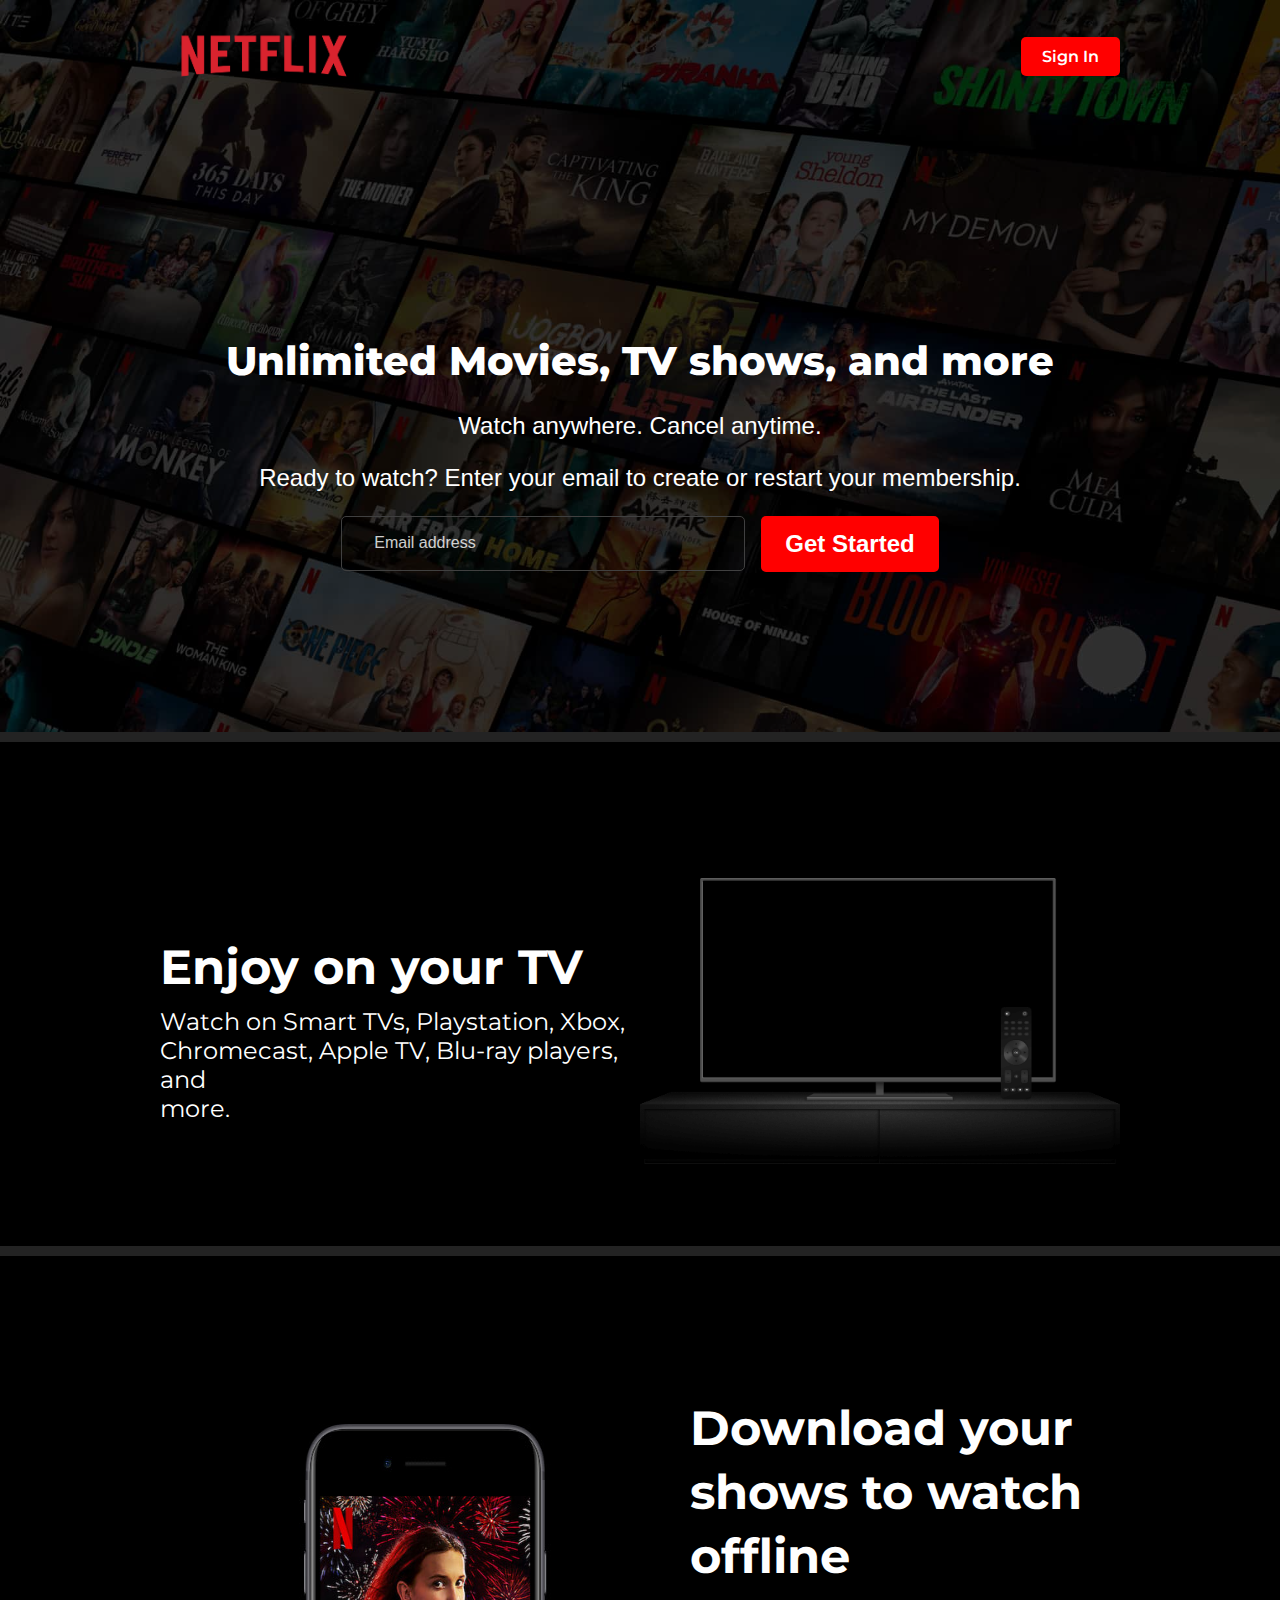
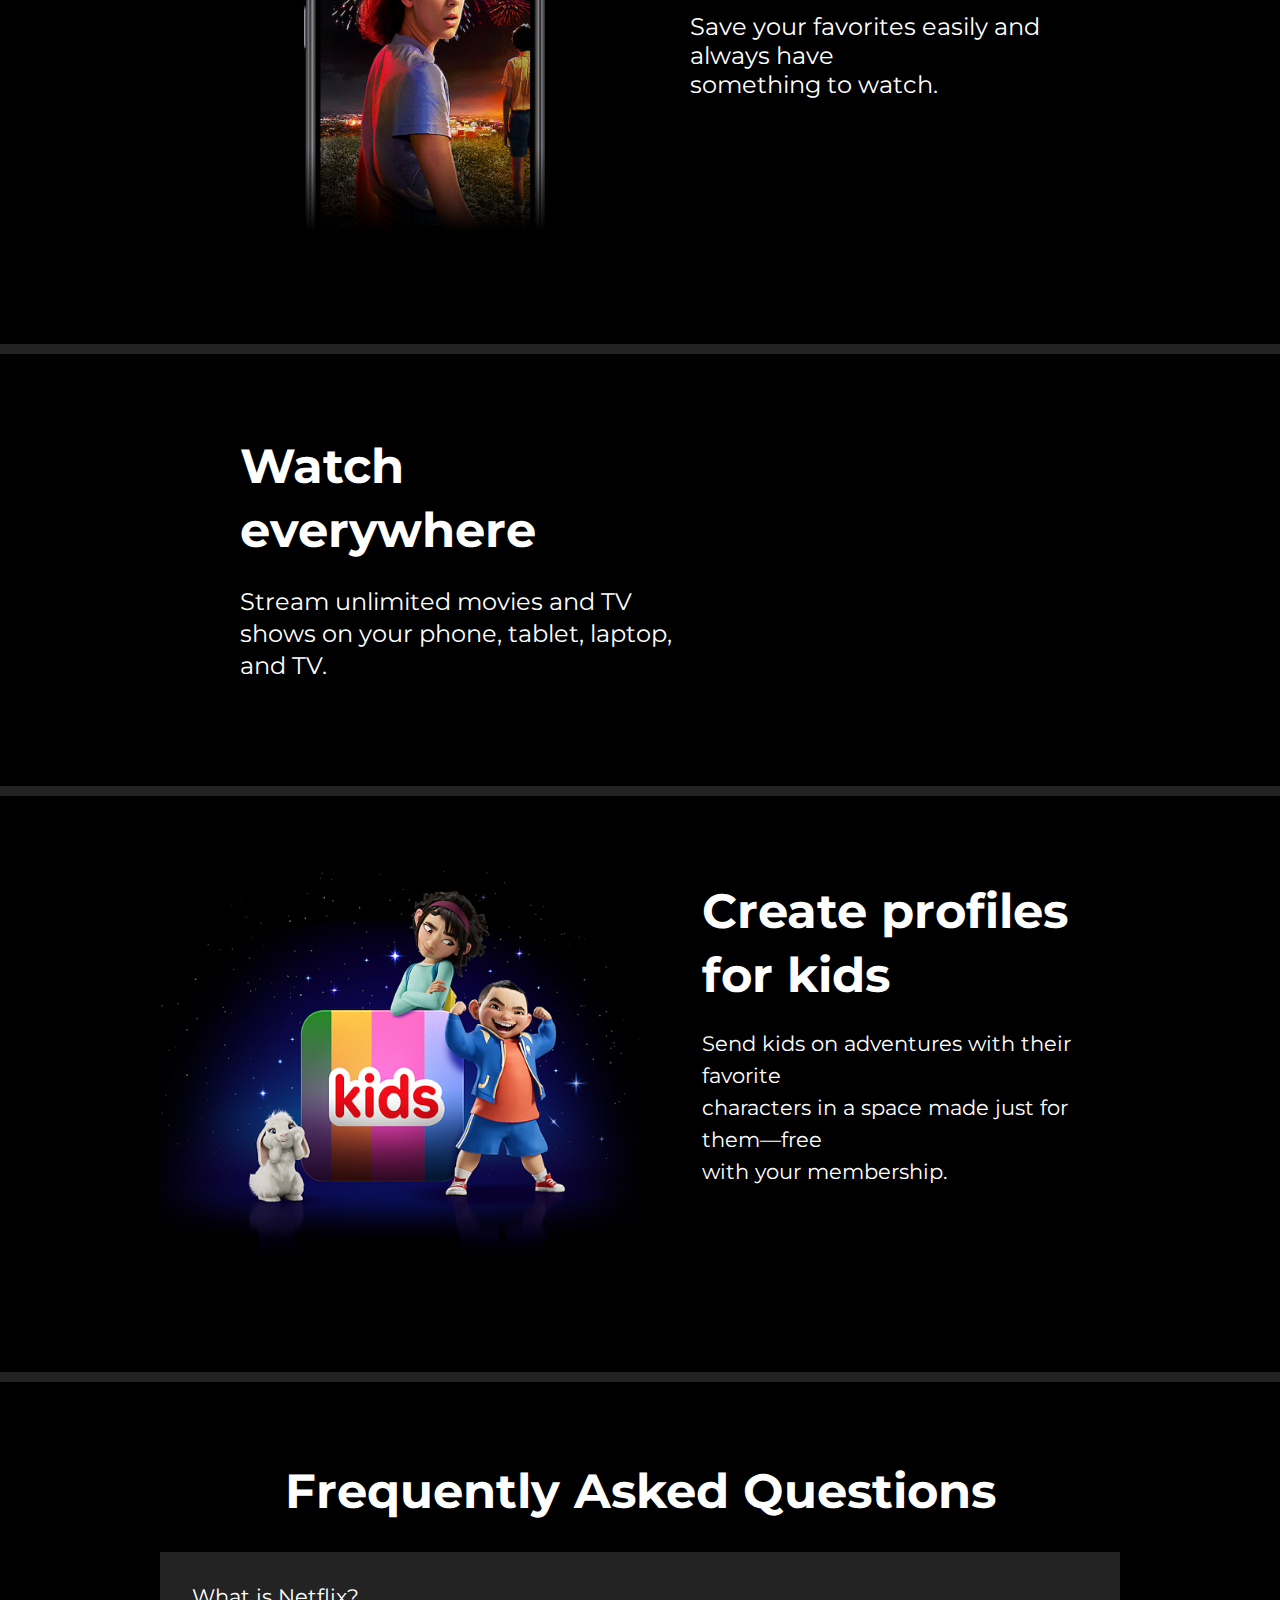
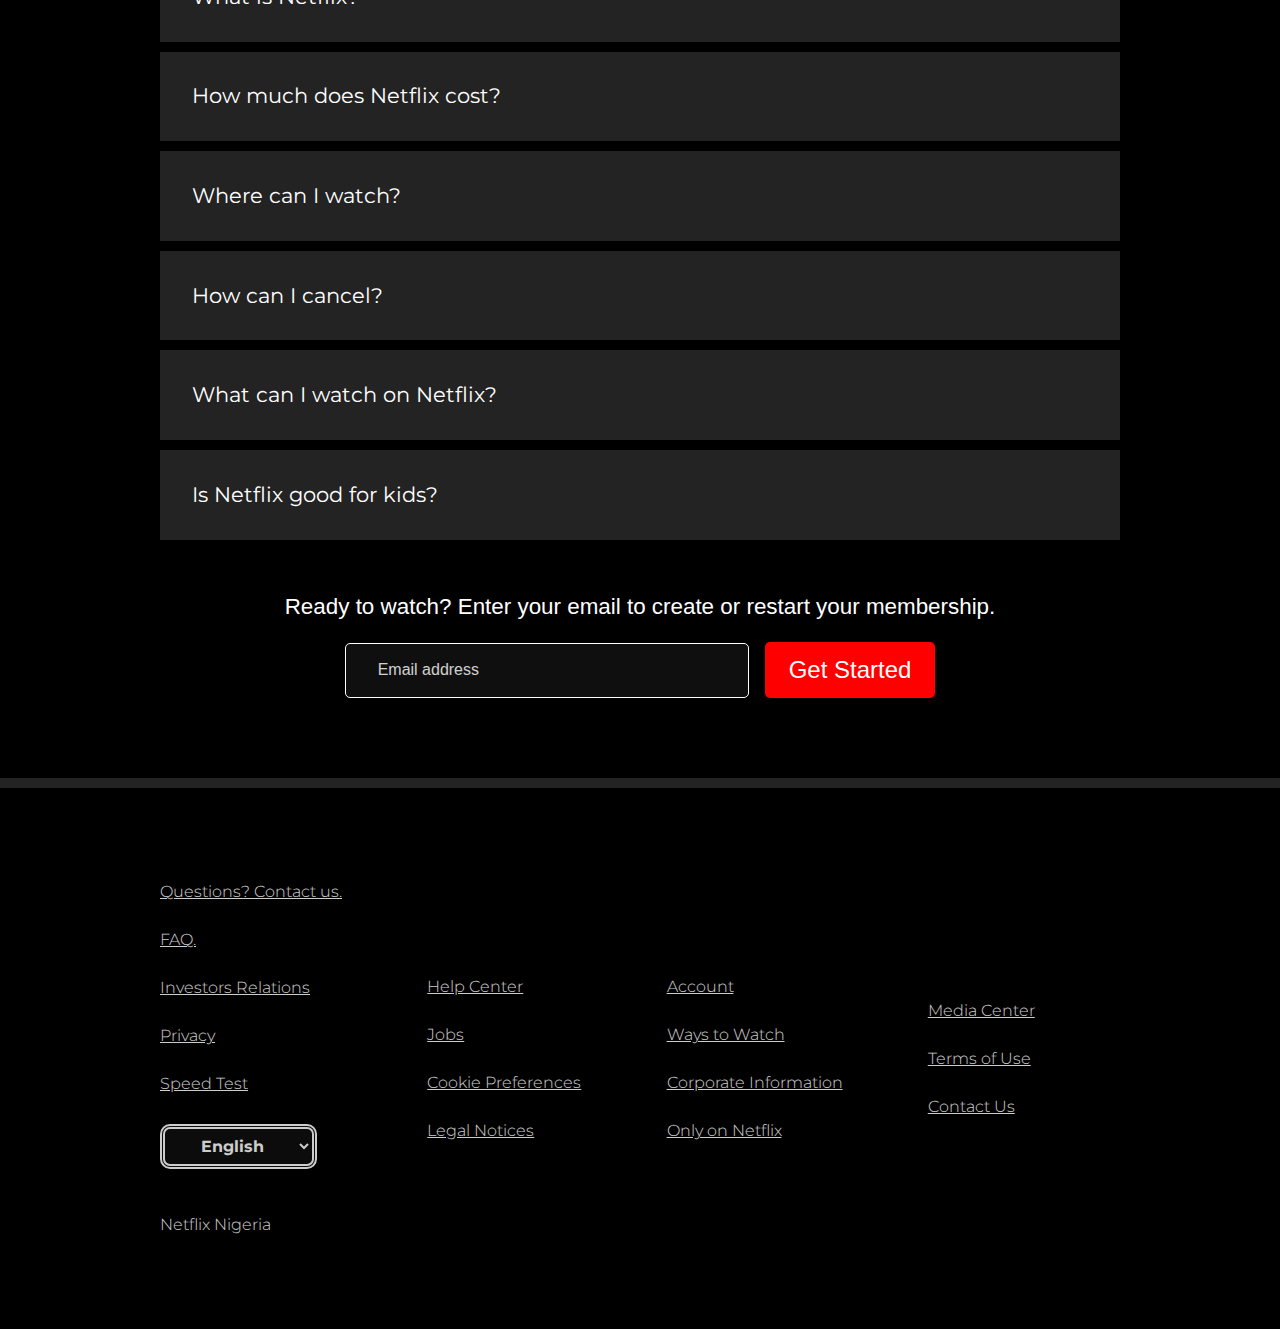
==== index.html @ ba2e25f1 "first commit" ====
<!DOCTYPE html>
<html lang="en">

<head>
    <meta charset="UTF-8">
    <meta name="viewport" content="width=device-width, initial-scale=1.0">
    <title>Netflix</title>
    <link rel="stylesheet" href="./style.css">
    <link href="https://fonts.googleapis.com/css2?family=PT+Serif:ital,wght@0,400;0,700;1,400;1,700&display=swap"
        rel="stylesheet">
    <link rel="preconnect" href="https://fonts.googleapis.com">
    <link rel="preconnect" href="https://fonts.gstatic.com" crossorigin>
    <link
        href="https://fonts.googleapis.com/css2?family=Montserrat:ital,wght@0,100..900;1,100..900&family=PT+Serif:ital,wght@0,400;0,700;1,400;1,700&display=swap"
        rel="stylesheet">
    <link rel="stylesheet" href="https://cdnjs.cloudflare.com/ajax/libs/font-awesome/6.5.1/css/all.min.css"
        integrity="sha512-DTOQO9RWCH3ppGqcWaEA1BIZOC6xxalwEsw9c2QQeAIftl+Vegovlnee1c9QX4TctnWMn13TZye+giMm8e2LwA=="
        crossorigin="anonymous" referrerpolicy="no-referrer" />
</head>
<style>
</style>

<body>
    <section>
        <div class="bg-img">
            <div class="container">
                <div class="nav-bar">
                    <img src="imgnet/Netflix_Logo_PMS.png" class="logo" />
                    <div class="button-one"><a href="sign in"  target="_blank" class="sign">Sign In</a></div>
                </div>
                <div class="section-one">
                    <h1>Unlimited Movies, TV shows, and more</h1>
                    <p>Watch anywhere. Cancel anytime.</p>
                    <p>Ready to watch? Enter your email to create or restart your membership.</p>
                    <div class="buttons">
                        <form>
                            <label for="email">
                                <input type="email" placeholder="Email address" class="email" required />
                            </label>
                        </form>
                        <div class="button-two"><a href="get started" class="get-started">Get Started <i
                                    class="fa-solid fa-chevron-right"></i></a></div>
                    </div>
                </div>
            </div>
        </div>
    </section>
    <section>
        <div class="section-three">
            <div>
                <h1>Enjoy on your TV</h1>
                <p>Watch on Smart TVs, Playstation, Xbox,<br> Chromecast, Apple TV, Blu-ray players, and<br> more.</p>
            </div>
            <img src="imgnet/tv.png" class="tv" />
        </div>
    </section>
    <section>
        <div class="section-four">
            <img src="imgnet/mobile-0819.jpg" class="tv view" />
            <div>
                <h1>Download your<br> shows to watch<br> offline</h1>
                <p>Save your favorites easily and always have<br> something to watch.</p>
            </div>
        </div>
    </section>
    <section>
        <div class="section-four two">
            <h1>Watch<br> everywhere</h1>
            <p>Stream unlimited movies and TV<br> shows on your phone, tablet, laptop,<br> and TV.</p>
        </div>
    </section>
    <section>
        <div class="section-four four">
            <img src="imgnet/AAAABejKYujIIDQciqmGJJ8BtXkYKKTi5jiqexltvN1YmvXYIfX8B9CYwooUSIzOKneblRFthZAFsYLMgKMyNfeHwk16DmEkpIIcb6A3.png"
                class="tv view kids" />
            <div>
                <h1>Create profiles for kids</h1>
                <p class="p-p">Send kids on adventures with their favorite<br> characters in a space made just for
                    them—free<br> with your membership.</p>
            </div>
        </div>
    </section>
    <section>
        <div class="section-five">
            <h1>Frequently Asked Questions</h1>
            <div class="divs">
                <p class="p-p">What is Netflix?</p>
                <i class="fa-regular fa-plus plus"></i>
            </div>
            <div class="divs">
                <p class="p-p">How much does Netflix cost?</p>
                <i class="fa-regular fa-plus plus"></i>
            </div>
            <div class="divs">
                <p class="p-p">Where can I watch?</p>
                <i class="fa-regular fa-plus plus"></i>
            </div>
            <div class="divs">
                <p class="p-p">How can I cancel?</p>
                <i class="fa-regular fa-plus plus"></i>
            </div>
            <div class="divs">
                <p class="p-p">What can I watch on Netflix?</p>
                <i class="fa-regular fa-plus plus"></i>
            </div>
            <div class="divs">
                <p class="p-p">Is Netflix good for kids?</p>
                <i class="fa-regular fa-plus plus"></i>
            </div>
            <p class="p-two">Ready to watch? Enter your email to create or restart your membership.</p>
            <div class="buttons">
                <form>
                    <label for="email">
                        <input type="email" placeholder="Email address" class="email address" />
                    </label>
                </form>
                <div class="button-two"><a href="get started" class="get-started">Get Started <i
                            class="fa-solid fa-chevron-right"></i></a></div>
            </div>
        </div>

    </section>
    <section>
        <div class="section-four last">
            <div class="div-one">
                <div> <a href="Contact us."  class="link">Questions? Contact us.</a></div>
                <div> <a href="FAQ"  class="link">FAQ.</a></div>
                <div><a href="Investors Relations"  class="link">Investors Relations</a></div>
                <div><a href="Privacy"  class="link">Privacy</a></div>
                <div> <a href="Speed Test"  class="link">Speed Test</a></div>
                <div>
                    <form>
                        <select id="language" name="English" class="select"><option value="Tetiary"><i class="fa-solid fa-language icon"></i>English</option></select>
                    </form>
                </div>
                <div><a href="Netflix Nigeria" class="link net">Netflix Nigeria</a></div>
            </div>
            <div class="div-one">
                <div></div>
                <div> <a href="Help Center"  class="link">Help Center</a></div>
                <div><a href="Jobs"  class="link">Jobs</a></div>
                <div><a href="Cookie Preferences"  class="link">Cookie Preferences</a></div>
                <div> <a href="Legal Notices"  class="link">Legal Notices</a></div>
            </div>
            <div class="div-one">
                <div></div>
                <div> <a href="Account"  class="link">Account</a></div>
                <div><a href="Ways to Watch"  class="link">Ways to Watch</a></div>
                <div><a href="Corporate Information"  class="link">Corporate Information</a></div>
                <div> <a href="Only on Netflix"  class="link">Only on Netflix</a></div>
            </div>
            <div class="div-one">
                <div></div>
                <div> <a href="Media Center"  class="link">Media Center</a></div>
                <div><a href="Terms of Use"  class="link">Terms of Use</a></div>
                <div><a href="Contact Us"  class="link">Contact Us</a></div>
                <div></div>
            </div>
            <div class="div-one">
                <div></div>
            </div>
        </div>
    </section>

</body>
<!-- <i class="fa-thin fa-plus plus"></i> -->
<!-- <i class="fa-light fa-plus plus"></i> -->

</html>
---- style.css ----
body {
    margin: 0rem;
    background-color: #232323;
}

h1 {
    font-family: "Montserrat", sans-serif;
    font-size: 2.5rem;
    color: white;
    /* text-align: center; */
    margin-top: 0px;
}

p {
    font-family: "PT serif", sans-serif;
    /* font-family: "Montserrat", sans-serif; */
    color: white;
    font-size: 1.5rem;
    font-family: "Montserrat", sans-serif;
}

/* .bg-img {
    padding: 0rem 10rem;
    margin: 0rem;
    background-image: url(imgnet/NG-en-20240226-popsignuptwoweeks-perspective_alpha_website_small.jpg);
    background-size: cover;
    background-attachment: fixed;
    background-repeat: no-repeat;
  
} */

.container {
    position: relative;
    background-image: url(imgnet/NG-en-20240226-popsignuptwoweeks-perspective_alpha_website_small.jpg);
    background-size: cover;
    background-repeat: no-repeat;
    padding: 0rem 10rem 10rem 10rem;
    margin: 0rem;
    margin-top: 0px;
    font-weight: 600;
    z-index: 1;

}

.container::before {
    content: "";
    position: absolute;
    top: 0;
    left: 0;
    width: 100%;
    height: 100%;
    background-color: rgba(0, 0, 0, 0.75);
}

.container h1 {
    position: relative;
    z-index: 1;
    color: #fff;
    font-family: "Montserrat", sans-serif;
    font-weight: 800;
}

.container p {
    position: relative;
    z-index: 1;
    color: #fff;
    font-size: 1.5rem;
    font-weight: 500;
    font-family: sans-serif;
}

.nav-bar {
    display: flex;
    justify-content: space-between;
    align-items: center;
    padding-top: 1rem;
    /* background-color: aqua; */
}

.logo {
    width: 13rem;
    height: 5rem;
    z-index: 1;
}

.button-one {
    font-family: "Montserrat", sans-serif;
    padding: 10px 1.3rem;
    background-color: red;
    border-radius: 5px;
    z-index: 1;
}

.sign {
    text-decoration: none;
    color: white;
}

.section-one {
    text-align: center;
    margin-top: 15rem;
}

.email {
    width: 23rem;
    height: 3.2rem;
    border: 0.5px solid white;
    border-radius: 5px;
    text-align: left;
    padding-left: 2rem;
    background: none;
}

::placeholder {
    color: white;
    opacity: 80%;
    font-size: 1rem;
}

.buttons {
    display: flex;
    gap: 1rem;
    align-items: center;
    justify-content: center;
}

.button-two {
    background-color: red;
    justify-content: center;
    padding: 14px 1.5rem;
    z-index: 1;
    border-radius: 5px;
}

.get-started {
    color: white;
    text-decoration: none;
    font-family: sans-serif;
    font-size: 1.5rem;
}


.section-three {
    background-color: black;
    padding: 0rem 10rem 5rem 10rem;
    display: flex;
    justify-content: space-between;
    margin-top: 10px;
}

.section-three h1 {
    margin-top: 10px;
    padding-top: 13rem;
    font-weight: 700;
    font-size: 3rem;
    line-height: 15px;
}


.tv {
    width: 480px;
    padding-top: 4rem;
}

.section-four {
    background-color: black;
    padding: 2rem 10rem 7rem 10rem;
    display: flex;
    justify-content: space-between;
    margin-top: 10px;
    align-items: center;
}

.section-four h1 {
    font-weight: 700;
    font-size: 3rem;
    line-height: 4rem;
    font-weight: 700;
    margin-bottom: 1px;
    /* padding-bottom: 0px; */
}

.view {
    width: 530px;
    height: 480px;
}

.kids {
    width: 505px;
    height: 400px;
    padding-top: 2rem;
}

.four {
    gap: 2.3rem;
}

.two {
    display: block;
    padding: 5rem 15rem;
    line-height: 2rem;
}

.p-p {
    font-size: 1.3rem;
    font-family: "Montserrat", sans-serif;
    line-height: 2rem;
}

.section-five {
    background-color: black;
    padding: 5rem 10rem;
    text-align: center;
    margin-top: 10px;
    font-family: sans-serif;
    justify-content: center;
}

.section-five h1 {
    font-size: 3rem;
}

.divs {
    background-color: #232323;
    padding: 0.5rem 2rem;
    border: 0px;
    display: flex;
    justify-content: space-between;
    align-items: center;
    margin-bottom: 10px;
}

.divs:hover {
    background-color: #414141;
}

.plus {
    color: white;
    font-size: 2.5rem;
}

.p-two {
    margin-top: 3.4rem;
    font: 1.4rem sans-serif;
}

.address {
    background: #0F0F0F;
}

.last {
    padding: 5rem 10rem;

}

.div-one {
    display: block;
    line-height: 3rem;
    font-family: "Montserrat", sans-serif;
    opacity: 80%;

}

.link {
    color: white;
    font-weight: 300;
}


.select {
    padding: 7px 2rem;
    background-color: #0F0F0F;
    color: #fff;
    border-radius: 10px;
    border: 4px solid #fff;
    border-style: double;
    border-width: 5px;
    font-size: 1rem;
    font-weight: 700;
    font-family: "Montserrat", sans-serif;
    margin-top: 1rem;
    margin-bottom: 2rem;
}

.select::before {}

.net {
    text-decoration: none;
}





/* sign in */
.bg-image {
    position: relative;
    background-image: url(imgnet/NG-en-20240226-popsignuptwoweeks-perspective_alpha_website_small.jpg);
    background-size: cover;
    background-repeat: no-repeat;
    padding: 1rem 2rem;
    margin: 0rem;
    margin-top: 0px;
    font-weight: 600;
    z-index: 1;
}

.bg-image::before {
    content: "";
    position: absolute;
    top: 0;
    left: 0;
    width: 100%;
    height: 100%;
    background-color: rgba(0, 0, 0, 0.75);
}



.section-two {
    background: transparent;
    padding: 5rem;
    background-color: black;
    opacity: 50%;
    align-items: center;
}

.bg-image h1 {
    position: relative;
    z-index: 1;
    color: #fff;
    font-family: sans-serif;
    text-align: left;
}
/* .icon {
    color: #fff;
} */
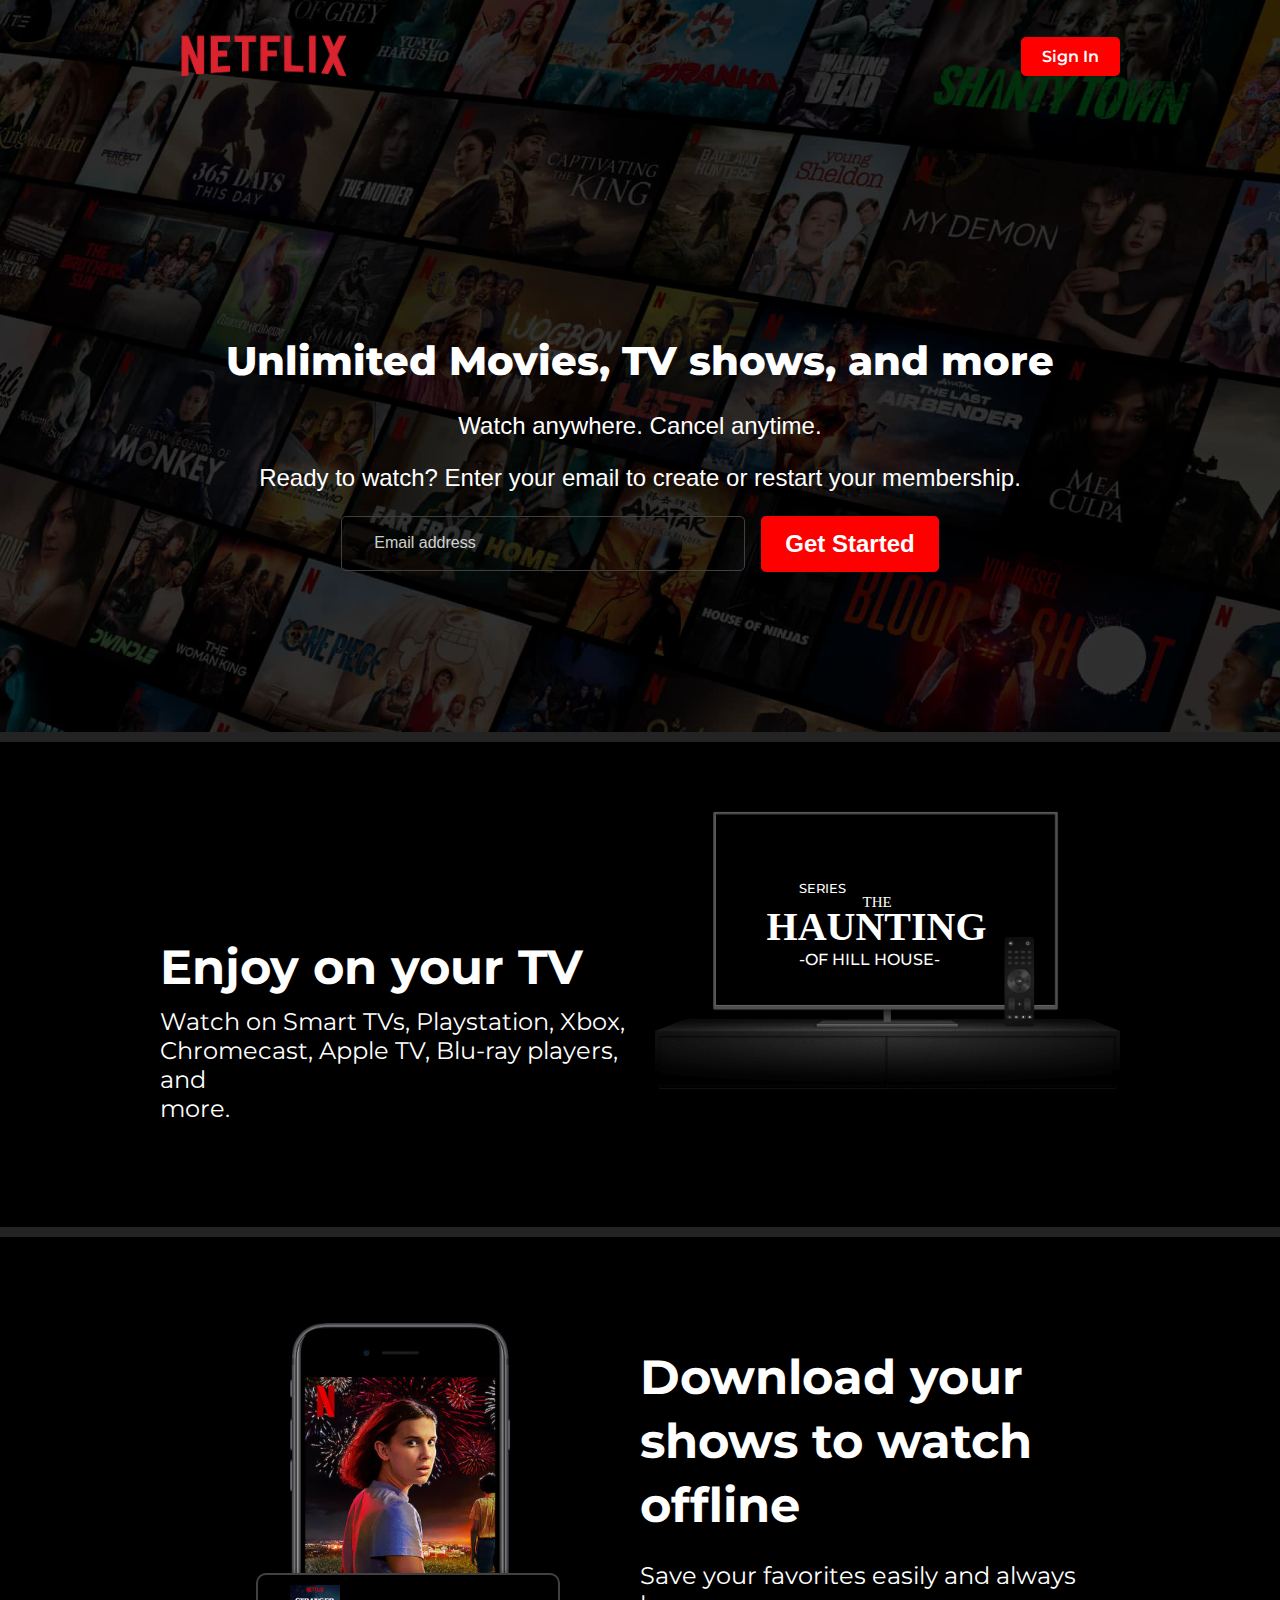
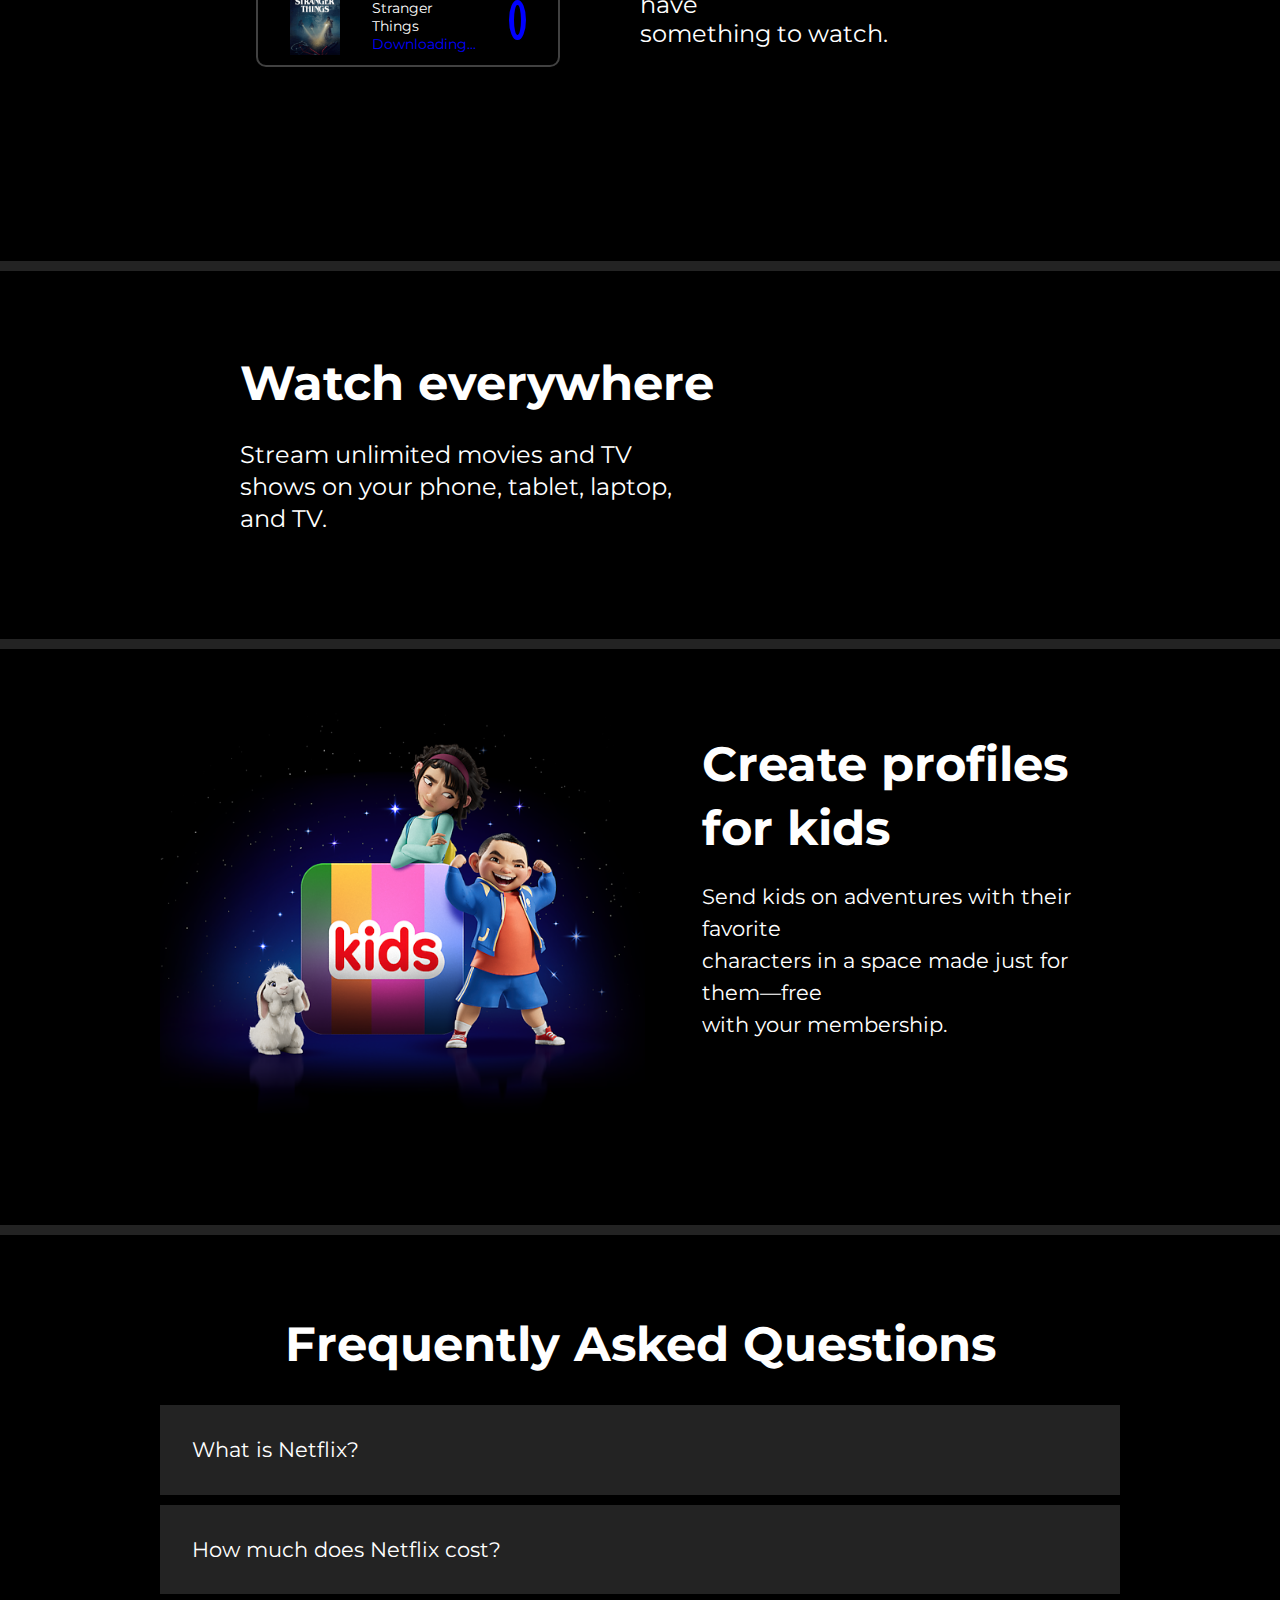
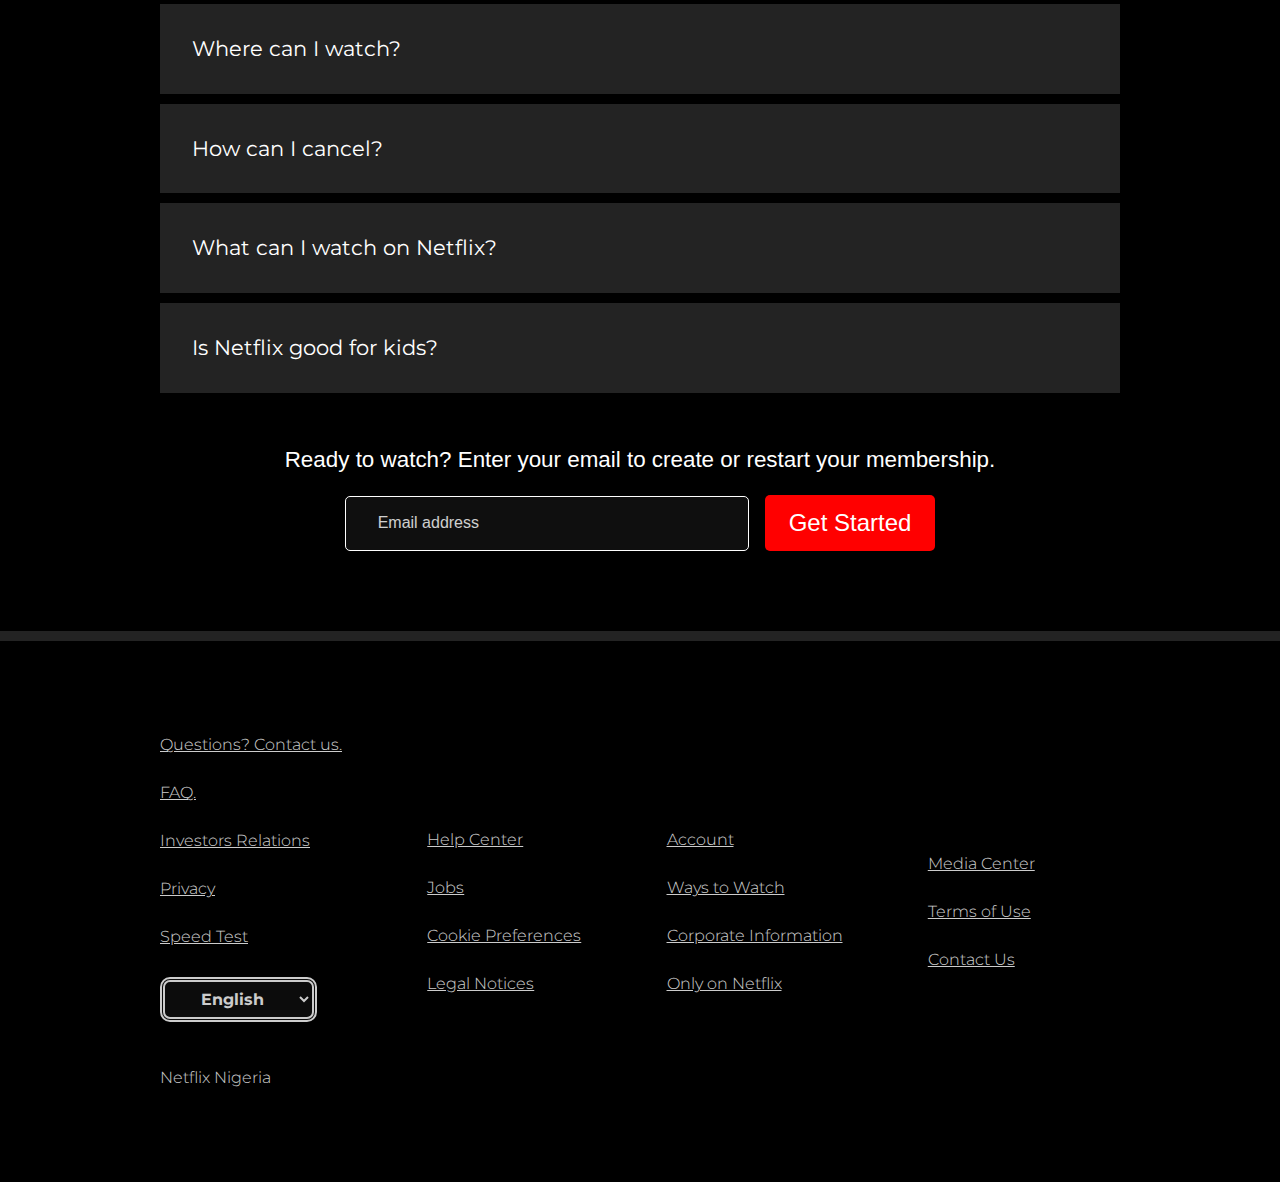
==== commit ee864d1f: "minor changes" ====
--- a/index.html
+++ b/index.html
@@ -18,6 +18,7 @@
         crossorigin="anonymous" referrerpolicy="no-referrer" />
 </head>
 <style>
+
 </style>
 
 <body>
@@ -26,7 +27,7 @@
             <div class="container">
                 <div class="nav-bar">
                     <img src="imgnet/Netflix_Logo_PMS.png" class="logo" />
-                    <div class="button-one"><a href="sign in"  target="_blank" class="sign">Sign In</a></div>
+                    <div class="button-one"><a href="sign in" target="_blank" class="sign">Sign In</a></div>
                 </div>
                 <div class="section-one">
                     <h1>Unlimited Movies, TV shows, and more</h1>
@@ -51,21 +52,33 @@
                 <h1>Enjoy on your TV</h1>
                 <p>Watch on Smart TVs, Playstation, Xbox,<br> Chromecast, Apple TV, Blu-ray players, and<br> more.</p>
             </div>
-            <img src="imgnet/tv.png" class="tv" />
+            <div class="tv-bg">
+                <i class="fa-solid fa-n"></i>
+                <p class="p-span">SERIES</p>
+                <span>THE</span>
+                <h2>HAUNTING </h2>
+                <p>-OF HILL HOUSE-</p>
+            </div>
+            <!-- <img src="imgnet/tv.png" class="tv" /> -->
         </div>
     </section>
     <section>
         <div class="section-four">
-            <img src="imgnet/mobile-0819.jpg" class="tv view" />
+            <div class="tv-view">
+                <div class="cont-net"><img src="imgnet/boxshot.png" alt="" />
+                    <p>Stranger Things <br> <span>Downloading...</span></p>
+                    <div class="spinner"></div>
+                </div>
+            </div>
             <div>
-                <h1>Download your<br> shows to watch<br> offline</h1>
-                <p>Save your favorites easily and always have<br> something to watch.</p>
+                <h1 class="h-six">Download your<br> shows to watch<br> offline</h1>
+                <p class="p-six">Save your favorites easily and always have<br> something to watch.</p>
             </div>
         </div>
     </section>
     <section>
         <div class="section-four two">
-            <h1>Watch<br> everywhere</h1>
+            <h1>Watch everywhere</h1>
             <p>Stream unlimited movies and TV<br> shows on your phone, tablet, laptop,<br> and TV.</p>
         </div>
     </section>
@@ -123,37 +136,39 @@
     <section>
         <div class="section-four last">
             <div class="div-one">
-                <div> <a href="Contact us."  class="link">Questions? Contact us.</a></div>
-                <div> <a href="FAQ"  class="link">FAQ.</a></div>
-                <div><a href="Investors Relations"  class="link">Investors Relations</a></div>
-                <div><a href="Privacy"  class="link">Privacy</a></div>
-                <div> <a href="Speed Test"  class="link">Speed Test</a></div>
+                <div> <a href="Contact us." class="link">Questions? Contact us.</a></div>
+                <div> <a href="FAQ" class="link">FAQ.</a></div>
+                <div><a href="Investors Relations" class="link">Investors Relations</a></div>
+                <div><a href="Privacy" class="link">Privacy</a></div>
+                <div> <a href="Speed Test" class="link">Speed Test</a></div>
                 <div>
                     <form>
-                        <select id="language" name="English" class="select"><option value="Tetiary"><i class="fa-solid fa-language icon"></i>English</option></select>
+                        <select id="language" name="English" class="select">
+                            <option value="Tetiary"><i class="fa-solid fa-language icon"></i>English</option>
+                        </select>
                     </form>
                 </div>
                 <div><a href="Netflix Nigeria" class="link net">Netflix Nigeria</a></div>
             </div>
             <div class="div-one">
                 <div></div>
-                <div> <a href="Help Center"  class="link">Help Center</a></div>
-                <div><a href="Jobs"  class="link">Jobs</a></div>
-                <div><a href="Cookie Preferences"  class="link">Cookie Preferences</a></div>
-                <div> <a href="Legal Notices"  class="link">Legal Notices</a></div>
+                <div> <a href="Help Center" class="link">Help Center</a></div>
+                <div><a href="Jobs" class="link">Jobs</a></div>
+                <div><a href="Cookie Preferences" class="link">Cookie Preferences</a></div>
+                <div> <a href="Legal Notices" class="link">Legal Notices</a></div>
             </div>
             <div class="div-one">
                 <div></div>
-                <div> <a href="Account"  class="link">Account</a></div>
-                <div><a href="Ways to Watch"  class="link">Ways to Watch</a></div>
-                <div><a href="Corporate Information"  class="link">Corporate Information</a></div>
-                <div> <a href="Only on Netflix"  class="link">Only on Netflix</a></div>
+                <div> <a href="Account" class="link">Account</a></div>
+                <div><a href="Ways to Watch" class="link">Ways to Watch</a></div>
+                <div><a href="Corporate Information" class="link">Corporate Information</a></div>
+                <div> <a href="Only on Netflix" class="link">Only on Netflix</a></div>
             </div>
             <div class="div-one">
                 <div></div>
-                <div> <a href="Media Center"  class="link">Media Center</a></div>
-                <div><a href="Terms of Use"  class="link">Terms of Use</a></div>
-                <div><a href="Contact Us"  class="link">Contact Us</a></div>
+                <div> <a href="Media Center" class="link">Media Center</a></div>
+                <div><a href="Terms of Use" class="link">Terms of Use</a></div>
+                <div><a href="Contact Us" class="link">Contact Us</a></div>
                 <div></div>
             </div>
             <div class="div-one">
--- a/style.css
+++ b/style.css
@@ -19,15 +19,6 @@
     font-family: "Montserrat", sans-serif;
 }
 
-/* .bg-img {
-    padding: 0rem 10rem;
-    margin: 0rem;
-    background-image: url(imgnet/NG-en-20240226-popsignuptwoweeks-perspective_alpha_website_small.jpg);
-    background-size: cover;
-    background-attachment: fixed;
-    background-repeat: no-repeat;
-  
-} */
 
 .container {
     position: relative;
@@ -156,11 +147,66 @@
     line-height: 15px;
 }
 
-
-.tv {
+.tv-bg {
+    background-image: url(imgnet/tv.png);
+    position: relative;
+    width: 480px;
+    background-size: contain;
+    background-repeat: no-repeat;
+    /* background-color: rgba(189, 231, 248, 0.8); */
+
+}
+
+.tv-bg i {
+    color: red;
+    position: absolute;
+    top: 8rem;
+    left: 7rem;
+    font-size: 2rem;
+    font-weight: 700;
+}
+
+.p-span {
+    font-size: 10px;
+    color: #fff;
+    position: absolute;
+    top: 7.8rem !important;
+    left: 9rem !important;
+    font-size: 13px !important;
+
+}
+
+
+.tv-bg span {
+    color: #fff;
+    position: absolute;
+    top: 9.5rem;
+    left: 13rem;
+    font-size: 15px;
+    font-weight: 500;
+}
+
+.tv-bg h2 {
+    color: #fff;
+    position: absolute;
+    top: 8rem;
+    left: 7rem;
+    font-size: 2.5rem;
+}
+
+.tv-bg p {
+    color: #fff;
+    position: absolute;
+    top: 12rem;
+    left: 9rem;
+    font-size: 1rem;
+    font-weight: 500;
+}
+
+/* .tv {
     width: 480px;
     padding-top: 4rem;
-}
+} */
 
 .section-four {
     background-color: black;
@@ -178,6 +224,62 @@
     font-weight: 700;
     margin-bottom: 1px;
     /* padding-bottom: 0px; */
+}
+
+
+.tv-view {
+    background-image: url(imgnet/mobile-0819.jpg);
+    position: relative;
+    width: 500px;
+    height: 480px;
+    background-size: contain;
+    background-repeat: no-repeat;
+}
+
+.cont-net {
+    display: flex;
+    gap: 2rem;
+    height: 70px;
+    max-width: 700px !important;
+    background-color: black;
+    position: absolute;
+    z-index: 1;
+    top: 19rem;
+    border-radius: 10px;
+    left: 6rem;
+    padding: 10px 2rem;
+    border: 2px solid #414141;
+}
+
+.cont-net p {
+    font-size: 14px;
+}
+
+.spinner {
+    margin: auto;
+    width: 3%;
+    height: 30px;
+    border: 5px solid blue;
+    text-align: center;
+    border-radius: 50%;
+    font-size: 10px;
+    animation: spin 1s linear infinite;
+}
+
+@keyframes spin {
+    from {
+        transform: rotate(0deg);
+    }
+
+    to {
+        transform: rotate(360deg);
+    }
+}
+
+
+.cont-net span {
+    color: blue;
+    font-size: 14px;
 }
 
 .view {
@@ -332,6 +434,859 @@
     font-family: sans-serif;
     text-align: left;
 }
-/* .icon {
-    color: #fff;
-} */+
+
+
+@media (max-width: 575.98px) {
+    body {
+        overflow-x: hidden;
+    }
+
+    .container {
+        padding: 0rem 3rem 3rem 3rem;
+
+    }
+
+    .logo {
+        width: 7rem;
+        height: 4rem;
+    }
+
+    .container h1 {
+        font-size: 6.3vw;
+        font-weight: 600 !important;
+        color: white;
+        /* text-align: center; */
+    }
+
+    .container p {
+        text-align: center;
+        font-size: 4.5vw !important;
+        font-weight: 100 !important;
+    }
+
+    .button-one {
+        padding: 10px 1rem;
+        border-radius: 3px;
+    }
+
+    .section-one {
+        margin-top: 10vh;
+    }
+
+    .email {
+        width: 60vw;
+        height: 5vh;
+        border-radius: 3px;
+        padding-left: 3vw;
+    }
+
+    ::placeholder {
+        font-size: 3vw;
+    }
+
+    .buttons {
+        display: flex;
+        flex-direction: column;
+        gap: 1rem;
+        align-items: center;
+        justify-content: center;
+    }
+
+    .button-two {
+        padding: 7px 10px;
+        z-index: 1;
+        border-radius: 3px;
+    }
+
+    .get-started {
+        font-size: 4vw;
+    }
+
+
+    .section-three {
+        padding: 0rem 0rem 3rem 0rem;
+        align-items: center !important;
+        display: flex;
+        flex-direction: column;
+        margin-top: 10px;
+        text-align: center;
+        /* position: relative; */
+    }
+
+    .section-three h1 {
+        margin-top: 0px;
+        padding-top: 10vh;
+        font-weight: 600;
+        font-size: 5vw;
+        height: 2vh;
+    }
+
+    .section-three p {
+        font-size: 2.5vw;
+        line-height: 2vh;
+    }
+
+    .tv-bg {
+        position: relative !important;
+        width: 200px !important;
+        height: 150px;
+        background-size: cover;
+        background-repeat: no-repeat;
+        /* background-color: rgba(189, 231, 248, 0.8); */
+
+    }
+
+    .tv-bg i {
+        color: red;
+        position: absolute;
+        top: 3rem;
+        left: 3rem;
+        font-size: 1rem;
+        font-weight: 400;
+    }
+
+    .p-span {
+        font-size: 3vw;
+        color: #fff;
+        position: absolute;
+        top: 2.5rem !important;
+        left: 4rem !important;
+        font-size: 2vw !important;
+
+    }
+
+
+    .tv-bg span {
+        color: #fff;
+        position: absolute;
+        top: 4rem;
+        left: 5rem;
+        font-size: 2vw;
+        font-weight: 500;
+    }
+
+    .tv-bg h2 {
+        color: #fff;
+        position: absolute;
+        top: 4rem;
+        left: 3rem;
+        font-size: 3vw;
+    }
+
+    .tv-bg p {
+        color: #fff;
+        position: absolute;
+        top: 5rem;
+        left: 4rem;
+        font-size: 2vw;
+        font-weight: 500;
+    }
+
+
+    .section-four {
+        padding: 2rem 0rem 3rem 0rem;
+        display: flex;
+        flex-direction: column-reverse;
+        justify-content: space-between;
+        margin-top: 10px;
+        align-items: center;
+
+    }
+
+    .tv-view {
+        background-image: url(imgnet/mobile-0819.jpg);
+        position: relative;
+        width: 500px;
+        height: 350px;
+        background-size: contain;
+        background-repeat: no-repeat;
+        padding-top: 5rem;
+    }
+
+    .cont-net {
+        display: flex;
+        gap: 2rem;
+        height: 70px;
+        max-width: 700px !important;
+        background-color: black;
+        position: absolute;
+        z-index: 1;
+        top: 19rem;
+        border-radius: 10px;
+        left: 6rem;
+        padding: 10px 2rem;
+        border: 2px solid #414141;
+    }
+
+    /* .cont-net p {
+    font-size: 4vw !important;
+} */
+    .p-six {
+        text-align: center !important;
+        font-size: 2.3vw !important;
+        padding-bottom: 2rem !important;
+
+    }
+
+    .h-six {
+        text-align: center !important;
+        font-weight: 500 !important;
+        font-size: 6vw !important;
+        line-height: 4vh !important;
+        margin-bottom: 1px;
+        padding-top: 2rem !important;
+    }
+
+
+    .kids {
+        width: 300px;
+        height: 250px;
+        padding-top: 2rem;
+    }
+
+    .four {
+        gap: 2.3rem;
+    }
+
+    .four h1 {
+        text-align: center;
+        font-size: 5vw;
+        line-height: 4vh;
+    }
+
+    .four p {
+        text-align: center;
+        font-size: 2.5vw;
+        line-height: 2vh;
+    }
+
+    .two {
+        display: flex;
+        flex-direction: column !important;
+        padding: 3rem 7rem;
+        line-height: 1rem;
+    }
+
+    .two h1 {
+        font-size: 3.5vw !important;
+        line-height: 1vh !important;
+        text-align: center;
+    }
+
+
+    .two p {
+        font-size: 1.8vw !important;
+        font-weight: 400;
+        line-height: 1.5vh !important;
+        text-align: center;
+    }
+
+    .p-p {
+        font-size: 2vw;
+        font-family: "Montserrat", sans-serif;
+        line-height: 2vh;
+    }
+
+
+    .section-five {
+        background-color: black;
+        padding: 2rem 4rem;
+        text-align: center;
+        margin-top: 10px;
+        font-family: sans-serif;
+        justify-content: center;
+    }
+
+    .section-five h1 {
+        font-size: 5vw;
+        line-height: 4vh;
+    }
+
+    .divs {
+        background-color: #232323;
+        padding: 10px 1rem;
+    }
+
+    .plus {
+        color: white;
+        font-size: 5vw;
+    }
+
+    .p-two {
+        margin-top: 3rem;
+        font-family: sans-serif;
+        font-size: 4vw;
+    }
+
+.div-one {
+    line-height: 2vh;
+}
+    .last {
+        padding: 3rem 5rem;
+        display: flex;
+        flex-direction: row;
+         gap: 2rem;
+    }
+
+
+    .link {
+        color: white;
+        font-weight: 300;
+        font-size: 3vw;
+        line-height: 1vh;
+    }
+    .select {
+        padding: 5px 1rem;
+        background-color: #0F0F0F;
+        color: #fff;
+        border-radius: 10px;
+        border: 2px solid #fff;
+        border-style: double;
+        border-width: 5px;
+        font-size: 2vw;
+        font-weight: 400;
+        font-family: "Montserrat", sans-serif;
+        margin-top: 1rem;
+        margin-bottom: 2rem;
+    }
+}
+
+
+
+
+@media (min-width: 576px) and (max-width: 767.98px) {
+    .container {
+        padding: 0rem 5rem 3rem 5rem;
+
+    }
+
+    .logo {
+        width: 7rem;
+        height: 4rem;
+    }
+
+    .container h1 {
+        font-size: 6.3vw;
+        font-weight: 600 !important;
+        color: white;
+        /* text-align: center; */
+    }
+
+    .container p {
+        text-align: center;
+        font-size: 4.5vw !important;
+        font-weight: 100 !important;
+    }
+
+    .button-one {
+        padding: 10px 1rem;
+        border-radius: 3px;
+    }
+
+    .section-one {
+        margin-top: 10vh;
+    }
+
+    .email {
+        width: 60vw;
+        height: 5vh;
+        border-radius: 3px;
+        padding-left: 3vw;
+    }
+
+    ::placeholder {
+        font-size: 3vw;
+    }
+
+    .buttons {
+        display: flex;
+        flex-direction: column;
+        gap: 1rem;
+        align-items: center;
+        justify-content: center;
+    }
+
+    .button-two {
+        padding: 7px 10px;
+        z-index: 1;
+        border-radius: 3px;
+    }
+
+    .get-started {
+        font-size: 4vw;
+    }
+
+    .section-three {
+        padding: 3rem 0rem 3rem 0rem;
+        display: flex;
+        flex-direction: column;
+        margin-top: 10px;
+        align-items: center;
+    }
+
+    .section-three h1 {
+        margin-top: 0px;
+        padding-top: 5vh;
+        font-weight: 600;
+        font-size: 5vw;
+        line-height: 4vh;
+        text-align: center;
+        margin-bottom: 0px !important;
+    }
+
+    .section-three p {
+        font-size: 2vw;
+        line-height: 3vh;
+        text-align: center;
+    }
+
+    .tv-bg {
+        position: relative !important;
+        width: 300px !important;
+        height: 200px;
+        background-size: contain !important;
+        background-repeat: no-repeat;
+
+    }
+
+    .tv-bg i {
+        color: red;
+        position: absolute;
+        top: 4.5rem;
+        left: 4rem;
+        font-size: 1rem;
+        font-weight: 400;
+    }
+
+    .p-span {
+        font-size: 1.5vw !important;
+        color: #fff;
+        position: absolute;
+        top: 4rem !important;
+        left: 5rem !important;
+
+    }
+
+
+    .tv-bg span {
+        color: #fff;
+        position: absolute;
+        top: 5.5rem;
+        left: 7rem;
+        font-size: 1.3vw;
+        font-weight: 500;
+    }
+
+    .tv-bg h2 {
+        color: #fff;
+        position: absolute;
+        top: 5.2rem;
+        left: 4rem;
+        font-size: 3vw;
+    }
+
+    .tv-bg p {
+        color: #fff;
+        position: absolute;
+        top: 7rem;
+        left: 6rem;
+        font-size: 1vw;
+        font-weight: 500;
+    }
+
+    .section-four {
+        padding: 2rem 0rem 0rem 0rem;
+        display: flex;
+        flex-direction: column-reverse;
+        justify-content: space-between;
+        margin-top: 10px;
+        align-items: center;
+
+    }
+
+
+
+    .tv-view {
+        background-image: url(imgnet/mobile-0819.jpg);
+        position: relative;
+        width: 500px;
+        height: 400px;
+        background-size: contain;
+        background-repeat: no-repeat;
+        padding-top: 5rem;
+    }
+
+    .cont-net {
+        display: flex;
+        gap: 2rem;
+        height: 70px;
+        max-width: 700px !important;
+        background-color: black;
+        position: absolute;
+        z-index: 1;
+        top: 19rem;
+        border-radius: 10px;
+        left: 6rem;
+        padding: 10px 2rem;
+        border: 2px solid #414141;
+    }
+
+    /* .cont-net p {
+    font-size: 4vw !important;
+} */
+    .p-six {
+        text-align: center !important;
+        font-size: 3vw !important;
+        line-height: 3vh;
+        padding-bottom: 2rem !important;
+
+    }
+
+    .h-six {
+        text-align: center !important;
+        font-weight: 500 !important;
+        font-size: 6vw !important;
+        line-height: 5vh !important;
+        margin-bottom: 1px;
+        padding-top: 2rem !important;
+    }
+
+
+    .kids {
+        width: 400px;
+        height: 300px;
+        padding-top: 2rem;
+    }
+
+    .four {
+        gap: 2.3rem;
+        padding: 3rem 0rem;
+    }
+
+    .four h1 {
+        text-align: center;
+        font-size: 5vw;
+        line-height: 4vh;
+    }
+
+    .four p {
+        text-align: center;
+        font-size: 2.5vw;
+        line-height: 2vh;
+    }
+
+    .two {
+        display: flex;
+        flex-direction: column !important;
+        padding: 3rem 7rem;
+        line-height: 1rem;
+    }
+
+    .two h1 {
+        font-size: 4vw !important;
+        line-height: 2vh !important;
+        text-align: center;
+    }
+
+
+    .two p {
+        font-size: 3vw !important;
+        font-weight: 400;
+        line-height: 3vh !important;
+        text-align: center;
+    }
+
+    .p-p {
+        font-size: 2vw;
+        font-family: "Montserrat", sans-serif;
+        line-height: 2vh;
+    }
+
+
+    .section-five {
+        background-color: black;
+        padding: 2rem 4rem;
+        text-align: center;
+        margin-top: 10px;
+        font-family: sans-serif;
+        justify-content: center;
+    }
+
+    .section-five h1 {
+        font-size: 5vw;
+        line-height: 4vh;
+    }
+
+    .divs {
+        background-color: #232323;
+        padding: 10px 1rem;
+    }
+
+    .plus {
+        color: white;
+        font-size: 5vw;
+    }
+
+    .p-two {
+        margin-top: 3rem;
+        font-family: sans-serif;
+        font-size: 4vw;
+    }
+
+    .last {
+        padding: 2rem 4rem;
+
+    }
+
+    .div-one {
+        display: block;
+        line-height: 3vh;
+        font-family: "Montserrat", sans-serif;
+        opacity: 80%;
+    }
+
+    .link {
+        color: white;
+        font-weight: 300;
+        font-size: 2vw;
+        line-height: 2vh;
+
+    }
+
+    .last {
+        display: flex;
+        flex-direction: row;
+    }
+
+    .select {
+        padding: 5px 1rem;
+        background-color: #0F0F0F;
+        color: #fff;
+        border-radius: 10px;
+        border: 2px solid #fff;
+        border-style: double;
+        border-width: 5px;
+        font-size: 2vw;
+        font-weight: 400;
+        font-family: "Montserrat", sans-serif;
+        margin-top: 1rem;
+        margin-bottom: 2rem;
+    }
+
+
+}
+
+
+@media (min-width: 768px) and (max-width: 1150px) {
+    body {
+        box-sizing: border-box;
+    }
+
+    .container {
+        padding: 1rem 5rem 4rem 5rem !important;
+
+    }
+
+    .container h1 {
+        font-size: 3.5vw;
+        font-weight: 600;
+    }
+
+    .container p {
+        position: relative;
+        z-index: 1;
+        color: #fff;
+        font-size: 2vw;
+        font-weight: 500;
+        font-family: sans-serif;
+    }
+
+    .nav-bar {
+        padding-top: 1rem;
+    }
+
+
+    .section-one {
+        text-align: center;
+        margin-top: 8rem;
+        padding: 0rem 5rem;
+    }
+
+    .email {
+        max-width: 30vw;
+        height: 5vh;
+        padding-left: 1rem;
+    }
+
+    ::placeholder {
+        font-size: 1.6vw;
+    }
+
+    .button-two {
+        padding: 8px 1.3rem;
+    }
+
+    .get-started {
+        font-size: 1.5vw;
+    }
+
+
+    .section-three {
+        padding: 2rem 6rem 5rem 6rem;
+        /* gap: 5rem; */
+    }
+
+    .section-three h1 {
+        margin-top: 10px;
+        padding-top: 5rem;
+        font-weight: 700;
+        font-size: 4vw;
+        line-height: 5vh;
+    }
+
+    .section-three p {
+        font-size: 1.5vw;
+    }
+
+    .tv-bg {
+        width: 350px;
+        height: 250px;
+        background-size: contain;
+    }
+
+    .tv-bg i {
+        top: 6rem !important;
+        left: 4rem !important;
+        font-size: 2vw !important;
+        font-weight: 700;
+    }
+
+    .p-span {
+        font-size: 1.2vw !important;
+        color: #fff;
+        position: absolute;
+        top: 5.8rem !important;
+        left: 5rem !important;
+
+    }
+
+
+    .tv-bg span {
+        color: #fff;
+        position: absolute;
+        top: 7.4rem;
+        left: 8rem;
+        font-size: 1.4vw;
+        font-weight: 500;
+    }
+
+    .tv-bg h2 {
+        color: #fff;
+        position: absolute;
+        top: 7.3rem;
+        left: 5rem;
+        font-size: 2vw;
+    }
+
+    .tv-bg p {
+        color: #fff;
+        position: absolute;
+        top: 9rem;
+        left: 5rem;
+        font-size: 1.2vw;
+        font-weight: 500;
+    }
+
+    .section-four {
+        padding: 2rem 4rem 2rem 4rem;
+    }
+
+    .section-four h1 {
+        font-weight: 700;
+        font-size: 4vw;
+        line-height: 5vh;
+        font-weight: 700;
+        margin-bottom: 1px;
+    }
+
+    .h-six {
+        font-size: 3.5vw !important;
+        line-height: 3vh;
+    }
+
+    .p-six {
+        font-size: 2vw !important;
+        line-height: 3vh !important;
+    }
+
+    .tv-view {
+        background-image: url(imgnet/mobile-0819.jpg);
+        position: relative;
+        width: 400px;
+        height: 400px;
+        background-size: contain;
+        background-repeat: no-repeat;
+    }
+
+    .cont-net {
+        display: flex;
+        gap: 1rem;
+        height: 70px;
+        max-width: 500px !important;
+        background-color: black;
+        position: absolute;
+        z-index: 1;
+        top: 12rem;
+        border-radius: 10px;
+        left: 4.5rem;
+        padding: 10px 2rem;
+        border: 2px solid #414141;
+    }
+
+    .cont-net p {
+        font-size: 1.5vw;
+    }
+
+    .spinner {
+        margin: auto;
+        width: 2%;
+        height: 20px;
+    }
+
+
+    .view {
+        width: 530px;
+        height: 480px;
+    }
+
+    .kids {
+        width: 400px;
+        height: 300px;
+        padding-top: 2rem;
+    }
+
+
+    .four {
+        gap: 0rem;
+    }
+
+    .two {
+        display: block;
+        padding: 5rem 10rem;
+        line-height: 2rem;
+    }
+
+    .p-p {
+        font-size: 1.3rem;
+        font-family: "Montserrat", sans-serif;
+        line-height: 2rem;
+    }
+
+}
+
+// Large devices (desktops, 992px and up)
+@media (min-width: 992px) and (max-width: 1199.98px) {}
+
+// Extra large devices (large desktops, 1200px and up)
+@media (min-width: 1200px) {}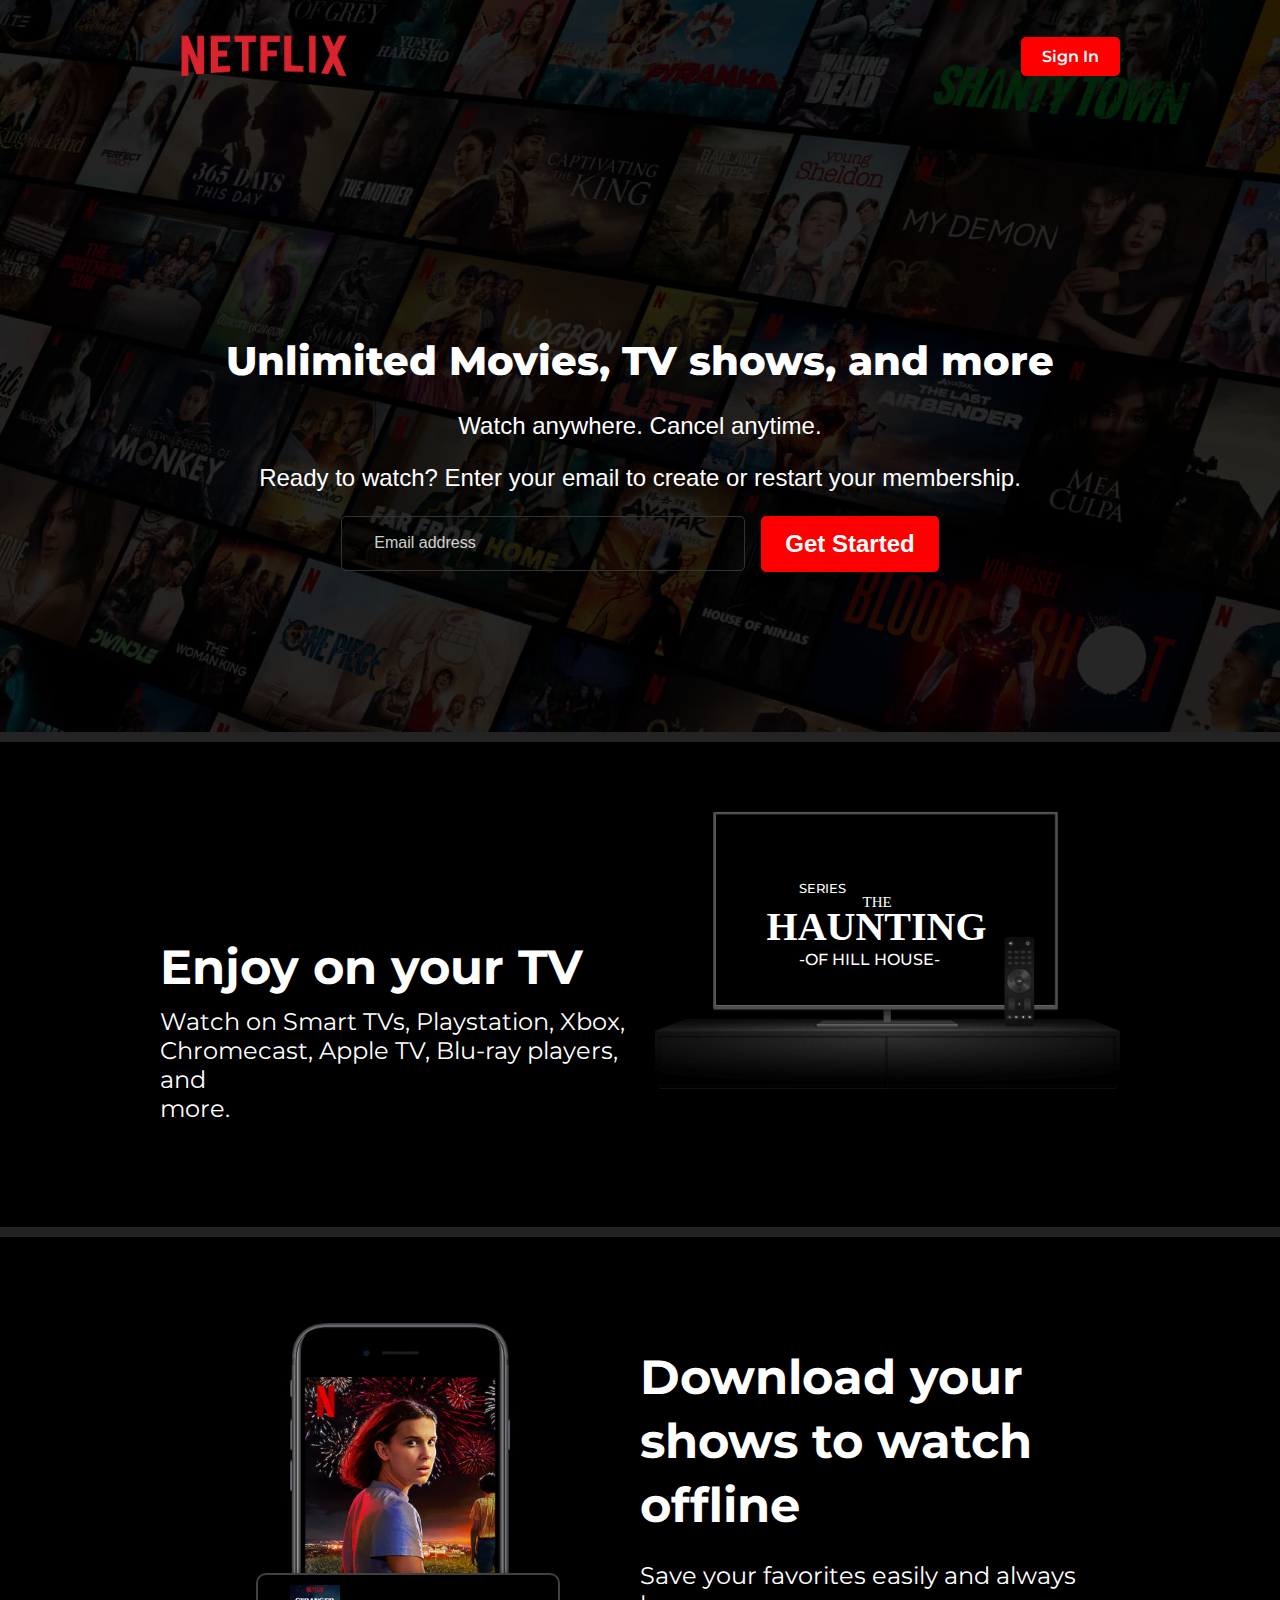
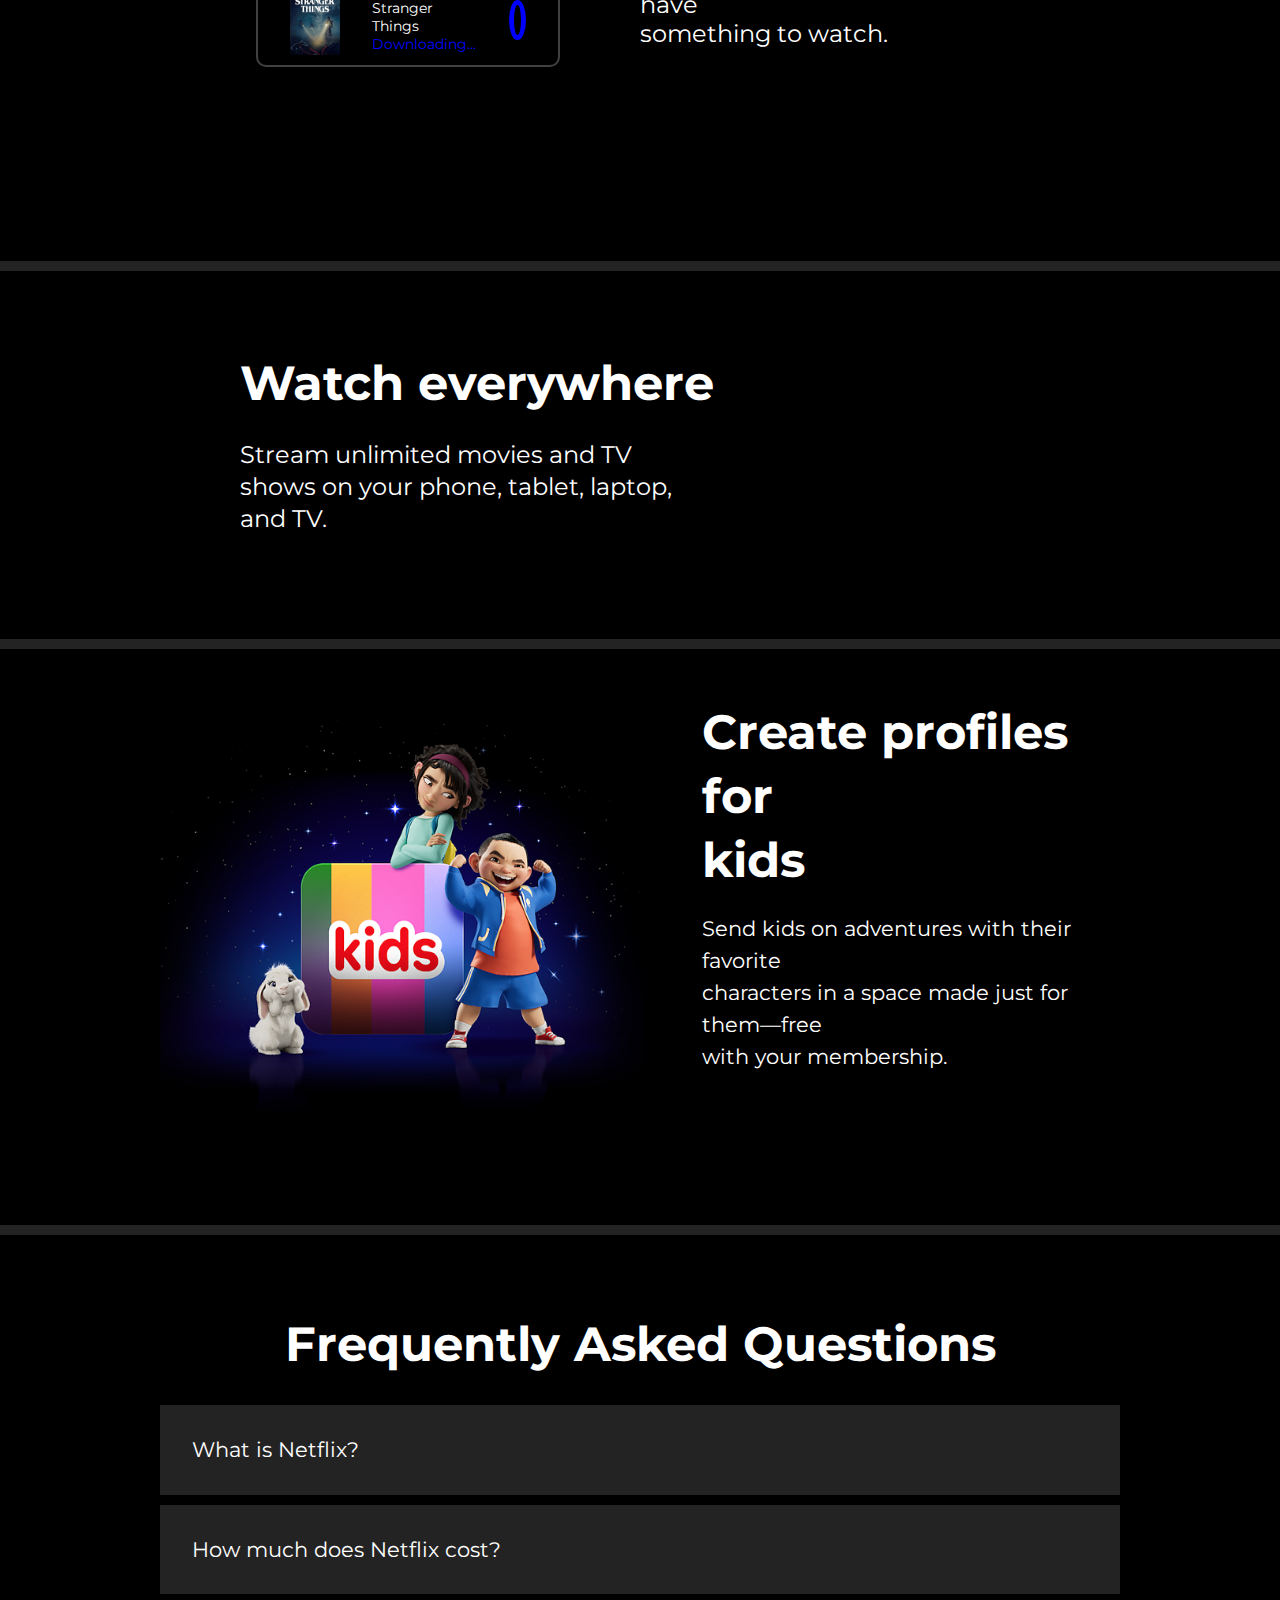
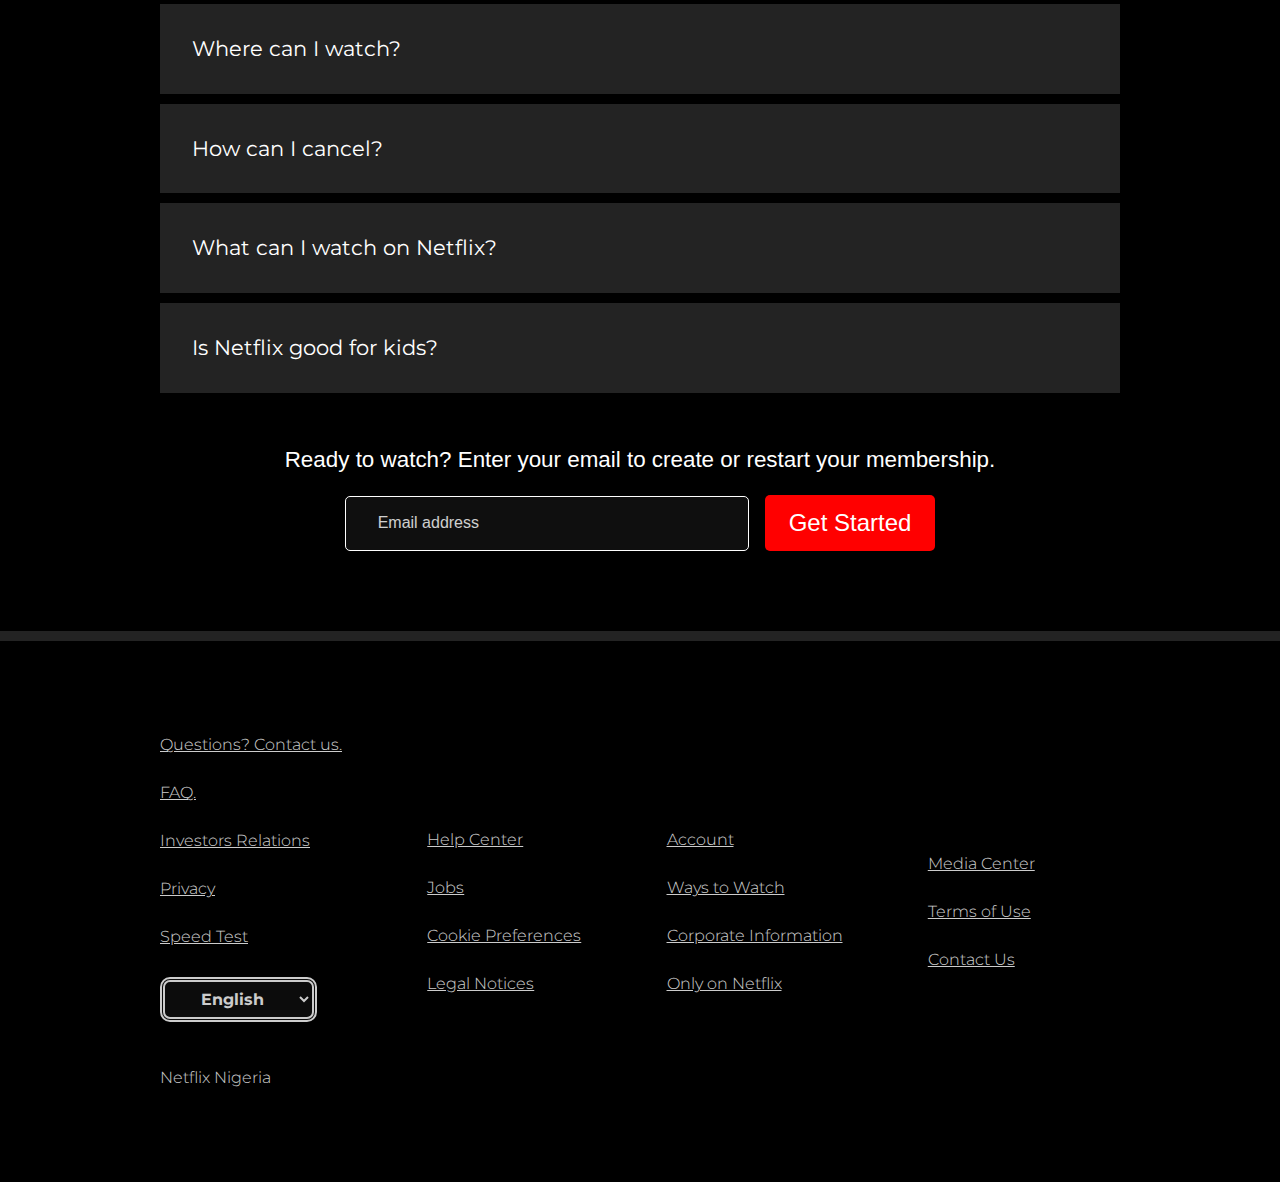
==== commit 8846a6af: "minor changes" ====
--- a/index.html
+++ b/index.html
@@ -16,6 +16,9 @@
     <link rel="stylesheet" href="https://cdnjs.cloudflare.com/ajax/libs/font-awesome/6.5.1/css/all.min.css"
         integrity="sha512-DTOQO9RWCH3ppGqcWaEA1BIZOC6xxalwEsw9c2QQeAIftl+Vegovlnee1c9QX4TctnWMn13TZye+giMm8e2LwA=="
         crossorigin="anonymous" referrerpolicy="no-referrer" />
+    <link rel="stylesheet" href="https://cdnjs.cloudflare.com/ajax/libs/font-awesome/6.5.1/css/all.min.css"
+        integrity="sha512-DTOQO9RWCH3ppGqcWaEA1BIZOC6xxalwEsw9c2QQeAIftl+Vegovlnee1c9QX4TctnWMn13TZye+giMm8e2LwA=="
+        crossorigin="anonymous" referrerpolicy="no-referrer" />
 </head>
 <style>
 
@@ -23,28 +26,30 @@
 
 <body>
     <section>
-        <div class="bg-img">
-            <div class="container">
-                <div class="nav-bar">
-                    <img src="imgnet/Netflix_Logo_PMS.png" class="logo" />
-                    <div class="button-one"><a href="sign in" target="_blank" class="sign">Sign In</a></div>
-                </div>
-                <div class="section-one">
-                    <h1>Unlimited Movies, TV shows, and more</h1>
-                    <p>Watch anywhere. Cancel anytime.</p>
-                    <p>Ready to watch? Enter your email to create or restart your membership.</p>
-                    <div class="buttons">
-                        <form>
-                            <label for="email">
-                                <input type="email" placeholder="Email address" class="email" required />
-                            </label>
-                        </form>
-                        <div class="button-two"><a href="get started" class="get-started">Get Started <i
-                                    class="fa-solid fa-chevron-right"></i></a></div>
+        <nav>
+            <div class="bg-img">
+                <div class="container">
+                    <div class="nav-bar">
+                        <img src="imgnet/Netflix_Logo_PMS.png" class="logo" />
+                        <div class="button-one"><a href="sign in" target="_blank" class="sign">Sign In</a></div>
                     </div>
-                </div>
-            </div>
-        </div>
+                    <div class="section-one">
+                        <h1>Unlimited Movies, TV shows, and more</h1>
+                        <p>Watch anywhere. Cancel anytime.</p>
+                        <p>Ready to watch? Enter your email<br class="breaky"> to create or restart your <br class="breaky">membership.</p>
+                        <div class="buttons">
+                            <form>
+                                <label for="email">
+                                    <input type="email" placeholder="Email address" class="email" required />
+                                </label>
+                            </form>
+                            <div class="button-two"><a href="get started" class="get-started">Get Started <i
+                                        class="fa-solid fa-chevron-right"></i></a></div>
+                        </div>
+                    </div>
+                </div>
+            </div>
+        </nav>
     </section>
     <section>
         <div class="section-three">
@@ -72,14 +77,14 @@
             </div>
             <div>
                 <h1 class="h-six">Download your<br> shows to watch<br> offline</h1>
-                <p class="p-six">Save your favorites easily and always have<br> something to watch.</p>
+                <p class="p-six">Save your favorites easily and always <br class="breaky"> have<br class="break"> something to watch.</p>
             </div>
         </div>
     </section>
     <section>
         <div class="section-four two">
             <h1>Watch everywhere</h1>
-            <p>Stream unlimited movies and TV<br> shows on your phone, tablet, laptop,<br> and TV.</p>
+            <p>Stream unlimited movies and TV<br class="break"> shows on your phone, tablet, laptop,<br class="break"> and TV.</p>
         </div>
     </section>
     <section>
@@ -87,7 +92,7 @@
             <img src="imgnet/AAAABejKYujIIDQciqmGJJ8BtXkYKKTi5jiqexltvN1YmvXYIfX8B9CYwooUSIzOKneblRFthZAFsYLMgKMyNfeHwk16DmEkpIIcb6A3.png"
                 class="tv view kids" />
             <div>
-                <h1>Create profiles for kids</h1>
+                <h1>Create profiles for<br> kids</h1>
                 <p class="p-p">Send kids on adventures with their favorite<br> characters in a space made just for
                     them—free<br> with your membership.</p>
             </div>
@@ -95,7 +100,7 @@
     </section>
     <section>
         <div class="section-five">
-            <h1>Frequently Asked Questions</h1>
+            <h1>Frequently Asked <br class="breaky"> Questions</h1>
             <div class="divs">
                 <p class="p-p">What is Netflix?</p>
                 <i class="fa-regular fa-plus plus"></i>
@@ -134,8 +139,8 @@
 
     </section>
     <section>
-        <div class="section-four last">
-            <div class="div-one">
+        <div class="section-four last last-last large-screen">
+            <div class="div-one first-div">
                 <div> <a href="Contact us." class="link">Questions? Contact us.</a></div>
                 <div> <a href="FAQ" class="link">FAQ.</a></div>
                 <div><a href="Investors Relations" class="link">Investors Relations</a></div>
@@ -150,21 +155,21 @@
                 </div>
                 <div><a href="Netflix Nigeria" class="link net">Netflix Nigeria</a></div>
             </div>
-            <div class="div-one">
+            <div class="div-one second-div">
                 <div></div>
                 <div> <a href="Help Center" class="link">Help Center</a></div>
                 <div><a href="Jobs" class="link">Jobs</a></div>
                 <div><a href="Cookie Preferences" class="link">Cookie Preferences</a></div>
                 <div> <a href="Legal Notices" class="link">Legal Notices</a></div>
             </div>
-            <div class="div-one">
+            <div class="div-one first-div">
                 <div></div>
                 <div> <a href="Account" class="link">Account</a></div>
                 <div><a href="Ways to Watch" class="link">Ways to Watch</a></div>
                 <div><a href="Corporate Information" class="link">Corporate Information</a></div>
                 <div> <a href="Only on Netflix" class="link">Only on Netflix</a></div>
             </div>
-            <div class="div-one">
+            <div class="div-one second-div">
                 <div></div>
                 <div> <a href="Media Center" class="link">Media Center</a></div>
                 <div><a href="Terms of Use" class="link">Terms of Use</a></div>
@@ -176,9 +181,42 @@
             </div>
         </div>
     </section>
+    <section>
+        <div class="section-four last last-last mobile">
+            <div> <a href="Contact us." class="link">Questions? Contact us.</a></div>
+            <div class="two-columns">
+                <div>
+                    <div><a href="FAQ" class="link">FAQ.</a></div>
+                   <div> <a href="Account" class="link">Account</a></div>
+                   <div><a href="Investors Relations" class="link">Investors Relations</a></div>
+                   <div><a href="Ways to Watch" class="link">Ways to Watch</a></div>
+                   <div><a href="Privacy" class="link">Privacy</a></div>
+                   <div><a href="Corporate Information" class="link">Corporate Information</a></div>
+                   <div> <a href="Speed Test" class="link">Speed Test</a></div>
+                   <div> <a href="Only on Netflix" class="link">Only on Netflix</a></div>
+                   <div>
+                    <form>
+                        <select id="language" name="English" class="select">
+                            <option value="Tetiary"><i class="fa-solid fa-language icon"></i>English</option>
+                        </select>
+                    </form>
+                </div>
+                <div><a href="Netflix Nigeria" class="link net">Netflix Nigeria</a></div>
+                </div>
+                <div>
+                    <div> <a href="Help Center" class="link">Help Center</a></div>
+                    <div> <a href="Media Center" class="link">Media Center</a></div>
+                    <div><a href="Jobs" class="link">Jobs</a></div>
+                    <div><a href="Terms of Use" class="link">Terms of Use</a></div>
+                    <div><a href="Cookie Preferences" class="link">Cookie Preferences</a></div>
+                    <div><a href="Contact Us" class="link">Contact Us</a></div>
+                    <div> <a href="Legal Notices" class="link">Legal Notices</a></div>
+                </div>
+            </div>
+        </div>
+    </section>
 
 </body>
-<!-- <i class="fa-thin fa-plus plus"></i> -->
-<!-- <i class="fa-light fa-plus plus"></i> -->
+
 
 </html>--- a/style.css
+++ b/style.css
@@ -1,6 +1,7 @@
 body {
     margin: 0rem;
     background-color: #232323;
+    
 }
 
 h1 {
@@ -11,6 +12,9 @@
     margin-top: 0px;
 }
 
+.breaky {
+    display: none;
+}
 p {
     font-family: "PT serif", sans-serif;
     /* font-family: "Montserrat", sans-serif; */
@@ -40,7 +44,7 @@
     left: 0;
     width: 100%;
     height: 100%;
-    background-color: rgba(0, 0, 0, 0.75);
+    background-color: rgba(0, 0, 0, 0.8);
 }
 
 .container h1 {
@@ -91,6 +95,7 @@
     text-align: center;
     margin-top: 15rem;
 }
+
 
 .email {
     width: 23rem;
@@ -435,16 +440,23 @@
     text-align: left;
 }
 
+.mobile {
+    display: none;
+}
+
+
+
+
 
 
 @media (max-width: 575.98px) {
-    body {
-        overflow-x: hidden;
-    }
 
     .container {
-        padding: 0rem 3rem 3rem 3rem;
-
+        padding: 0rem 2rem 3rem 2rem;
+
+    }
+    .breaky {
+        display: block;
     }
 
     .logo {
@@ -505,7 +517,7 @@
 
 
     .section-three {
-        padding: 0rem 0rem 3rem 0rem;
+        padding: 0rem 0rem 2rem 0rem;
         align-items: center !important;
         display: flex;
         flex-direction: column;
@@ -518,13 +530,13 @@
         margin-top: 0px;
         padding-top: 10vh;
         font-weight: 600;
-        font-size: 5vw;
+        font-size: 8vw;
         height: 2vh;
     }
 
     .section-three p {
-        font-size: 2.5vw;
-        line-height: 2vh;
+        font-size: 4vw;
+        line-height: 3vh;
     }
 
     .tv-bg {
@@ -533,7 +545,6 @@
         height: 150px;
         background-size: cover;
         background-repeat: no-repeat;
-        /* background-color: rgba(189, 231, 248, 0.8); */
 
     }
 
@@ -585,19 +596,20 @@
 
 
     .section-four {
-        padding: 2rem 0rem 3rem 0rem;
+        padding: 2rem 0rem 2rem 0rem;
         display: flex;
         flex-direction: column-reverse;
         justify-content: space-between;
         margin-top: 10px;
         align-items: center;
+        /* background-color: yellow !important; */
 
     }
 
     .tv-view {
-        background-image: url(imgnet/mobile-0819.jpg);
+        /* background-image: url(imgnet/mobile-0819.jpg); */
         position: relative;
-        width: 500px;
+        width: 300px;
         height: 350px;
         background-size: contain;
         background-repeat: no-repeat;
@@ -609,31 +621,32 @@
         gap: 2rem;
         height: 70px;
         max-width: 700px !important;
-        background-color: black;
+        /* background-color: black; */
         position: absolute;
         z-index: 1;
-        top: 19rem;
+        top: 12rem;
         border-radius: 10px;
-        left: 6rem;
+        left: 1rem;
         padding: 10px 2rem;
         border: 2px solid #414141;
-    }
-
-    /* .cont-net p {
-    font-size: 4vw !important;
-} */
+
+    }
+
     .p-six {
         text-align: center !important;
-        font-size: 2.3vw !important;
+        font-size: 4vw !important;
         padding-bottom: 2rem !important;
 
     }
 
+    .break {
+        display: none;
+    }
     .h-six {
         text-align: center !important;
         font-weight: 500 !important;
-        font-size: 6vw !important;
-        line-height: 4vh !important;
+        font-size: 8vw !important;
+        line-height: 6vh !important;
         margin-bottom: 1px;
         padding-top: 2rem !important;
     }
@@ -651,34 +664,34 @@
 
     .four h1 {
         text-align: center;
-        font-size: 5vw;
-        line-height: 4vh;
+        font-size: 8vw;
+        line-height: 6vh;
     }
 
     .four p {
         text-align: center;
-        font-size: 2.5vw;
-        line-height: 2vh;
+        font-size: 4vw;
+        line-height: 3vh;
     }
 
     .two {
         display: flex;
         flex-direction: column !important;
-        padding: 3rem 7rem;
+        padding: 3rem 2rem;
         line-height: 1rem;
     }
 
     .two h1 {
-        font-size: 3.5vw !important;
-        line-height: 1vh !important;
-        text-align: center;
-    }
-
+        font-size: 8vw !important;
+        line-height: 5vh !important;
+        text-align: center;
+    }
+    
 
     .two p {
-        font-size: 1.8vw !important;
-        font-weight: 400;
-        line-height: 1.5vh !important;
+        font-size: 4vw !important;
+        font-weight: 600;
+        line-height: 3vh !important;
         text-align: center;
     }
 
@@ -691,7 +704,7 @@
 
     .section-five {
         background-color: black;
-        padding: 2rem 4rem;
+        padding: 2rem 2rem;
         text-align: center;
         margin-top: 10px;
         font-family: sans-serif;
@@ -723,21 +736,27 @@
     line-height: 2vh;
 }
     .last {
-        padding: 3rem 5rem;
+        padding: 2rem 2rem;
         display: flex;
         flex-direction: row;
-         gap: 2rem;
+         gap: 1rem;
     }
 
 
     .link {
-        color: white;
-        font-weight: 300;
-        font-size: 3vw;
-        line-height: 1vh;
+        color: gray !important;
+        font-weight: 200;
+        font-size: 4vw;
+        line-height: 5vh;
+    }
+
+
+    .two-columns {
+        display: flex;
+        gap: 5rem;
     }
     .select {
-        padding: 5px 1rem;
+        padding: 3px .5rem;
         background-color: #0F0F0F;
         color: #fff;
         border-radius: 10px;
@@ -749,6 +768,15 @@
         font-family: "Montserrat", sans-serif;
         margin-top: 1rem;
         margin-bottom: 2rem;
+
+    }
+
+    .large-screen {
+        display: none;
+    }
+    
+    .mobile {
+        display: block;
     }
 }
 
@@ -757,7 +785,7 @@
 
 @media (min-width: 576px) and (max-width: 767.98px) {
     .container {
-        padding: 0rem 5rem 3rem 5rem;
+        padding: 0rem 2rem 3rem 2rem;
 
     }
 
@@ -770,13 +798,12 @@
         font-size: 6.3vw;
         font-weight: 600 !important;
         color: white;
-        /* text-align: center; */
     }
 
     .container p {
         text-align: center;
         font-size: 4.5vw !important;
-        font-weight: 100 !important;
+        font-weight: 600 !important;
     }
 
     .button-one {
@@ -908,7 +935,7 @@
 
 
     .tv-view {
-        background-image: url(imgnet/mobile-0819.jpg);
+        /* background-image: url(imgnet/mobile-0819.jpg); */
         position: relative;
         width: 500px;
         height: 400px;
@@ -964,6 +991,9 @@
         padding: 3rem 0rem;
     }
 
+    .breaky {
+        display: block;
+    }
     .four h1 {
         text-align: center;
         font-size: 5vw;
@@ -1006,7 +1036,7 @@
 
     .section-five {
         background-color: black;
-        padding: 2rem 4rem;
+        padding: 2rem 2rem;
         text-align: center;
         margin-top: 10px;
         font-family: sans-serif;
@@ -1043,19 +1073,32 @@
         display: block;
         line-height: 3vh;
         font-family: "Montserrat", sans-serif;
+        flex-direction: row;
         opacity: 80%;
     }
 
     .link {
         color: white;
         font-weight: 300;
-        font-size: 2vw;
+        font-size: 1.5vw;
         line-height: 2vh;
 
     }
 
     .last {
         display: flex;
+        flex-direction: column;
+        gap: 1.5rem;
+    }
+.last-last {
+    flex-direction: column;
+}
+    .first-div {
+        order: 0;
+    }
+
+    .second-div{
+        order: 1;
         flex-direction: row;
     }
 
@@ -1084,7 +1127,7 @@
     }
 
     .container {
-        padding: 1rem 5rem 4rem 5rem !important;
+        padding: 1rem 3rem 4rem 3rem !important;
 
     }
 
@@ -1110,7 +1153,7 @@
     .section-one {
         text-align: center;
         margin-top: 8rem;
-        padding: 0rem 5rem;
+        padding: 0rem 3rem;
     }
 
     .email {
@@ -1131,9 +1174,11 @@
         font-size: 1.5vw;
     }
 
-
+    .break {
+        display: none;
+    }
     .section-three {
-        padding: 2rem 6rem 5rem 6rem;
+        padding: 2rem 2rem 5rem 4rem;
         /* gap: 5rem; */
     }
 
@@ -1199,7 +1244,7 @@
     }
 
     .section-four {
-        padding: 2rem 4rem 2rem 4rem;
+        padding: 2rem 2rem 2rem 1rem;
     }
 
     .section-four h1 {
@@ -1285,8 +1330,8 @@
 
 }
 
-// Large devices (desktops, 992px and up)
+/* // Large devices (desktops, 992px and up)
 @media (min-width: 992px) and (max-width: 1199.98px) {}
 
 // Extra large devices (large desktops, 1200px and up)
-@media (min-width: 1200px) {}+@media (min-width: 1200px) {} */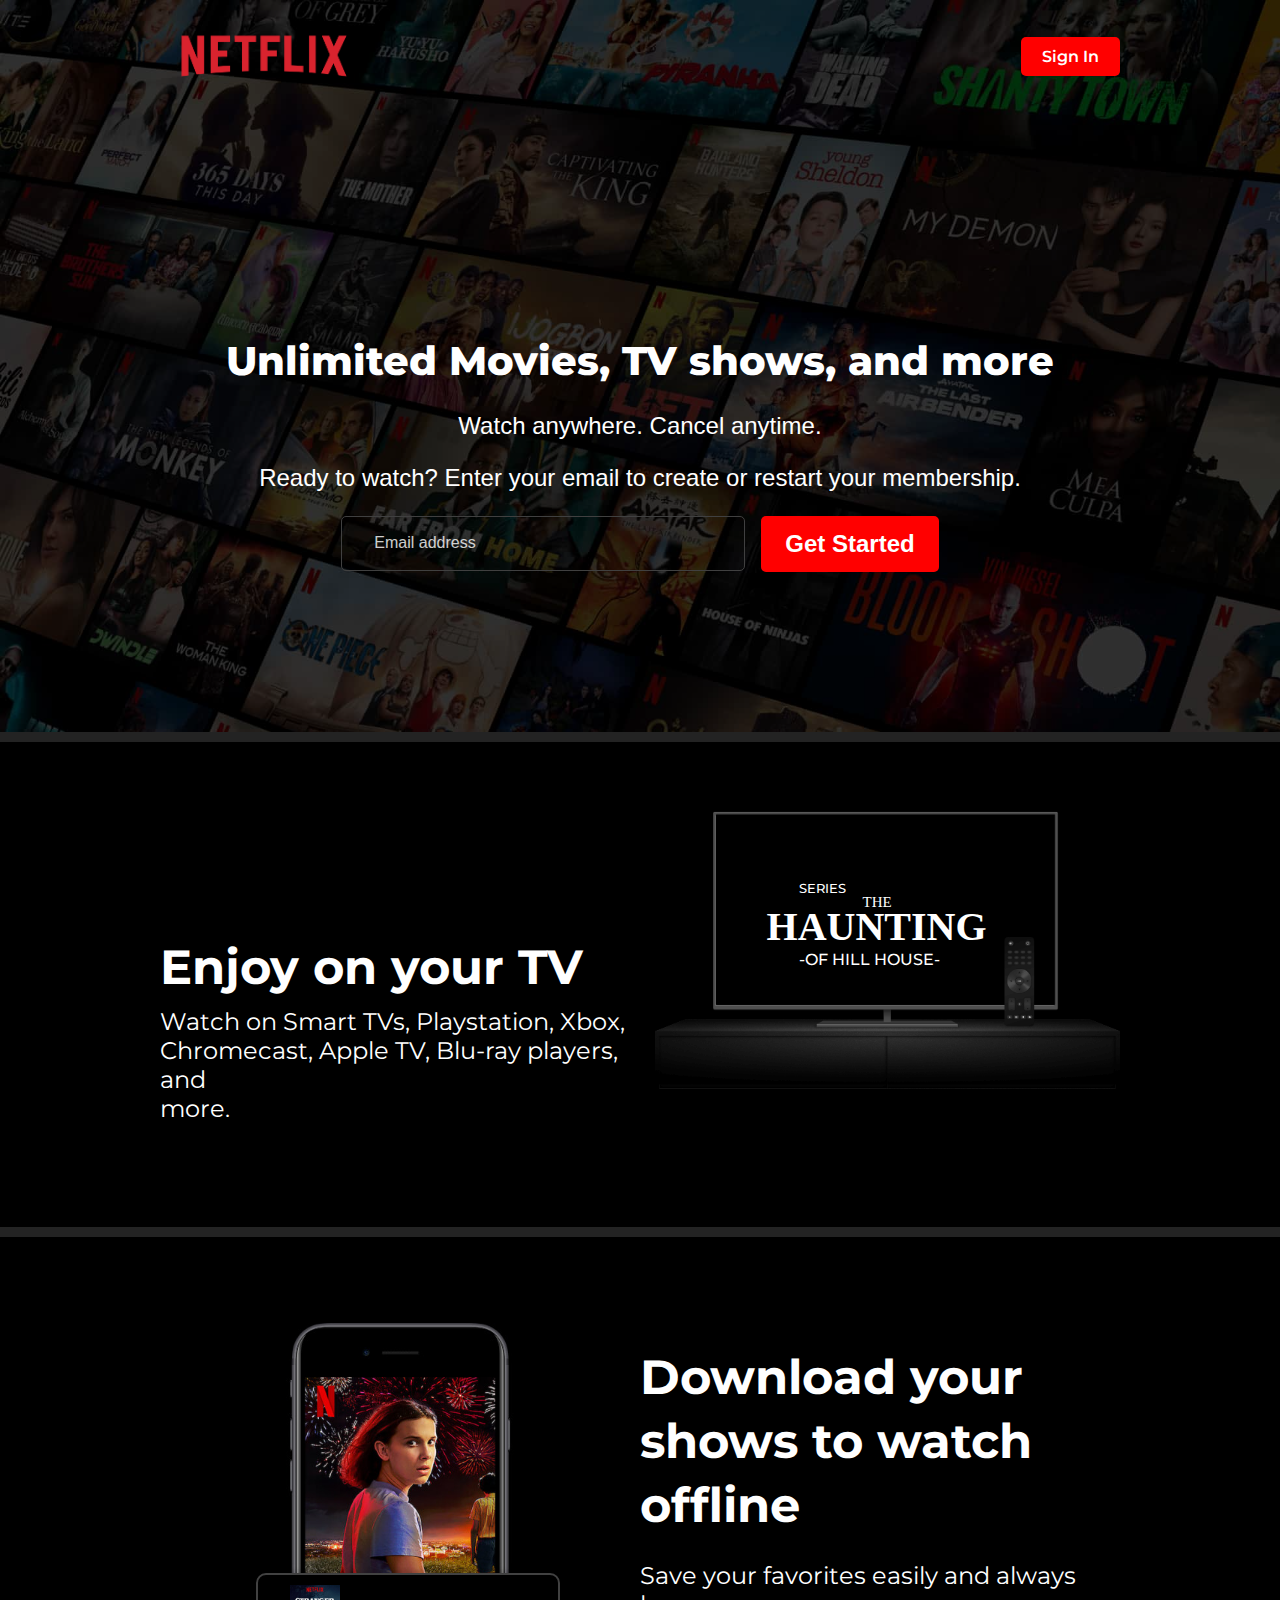
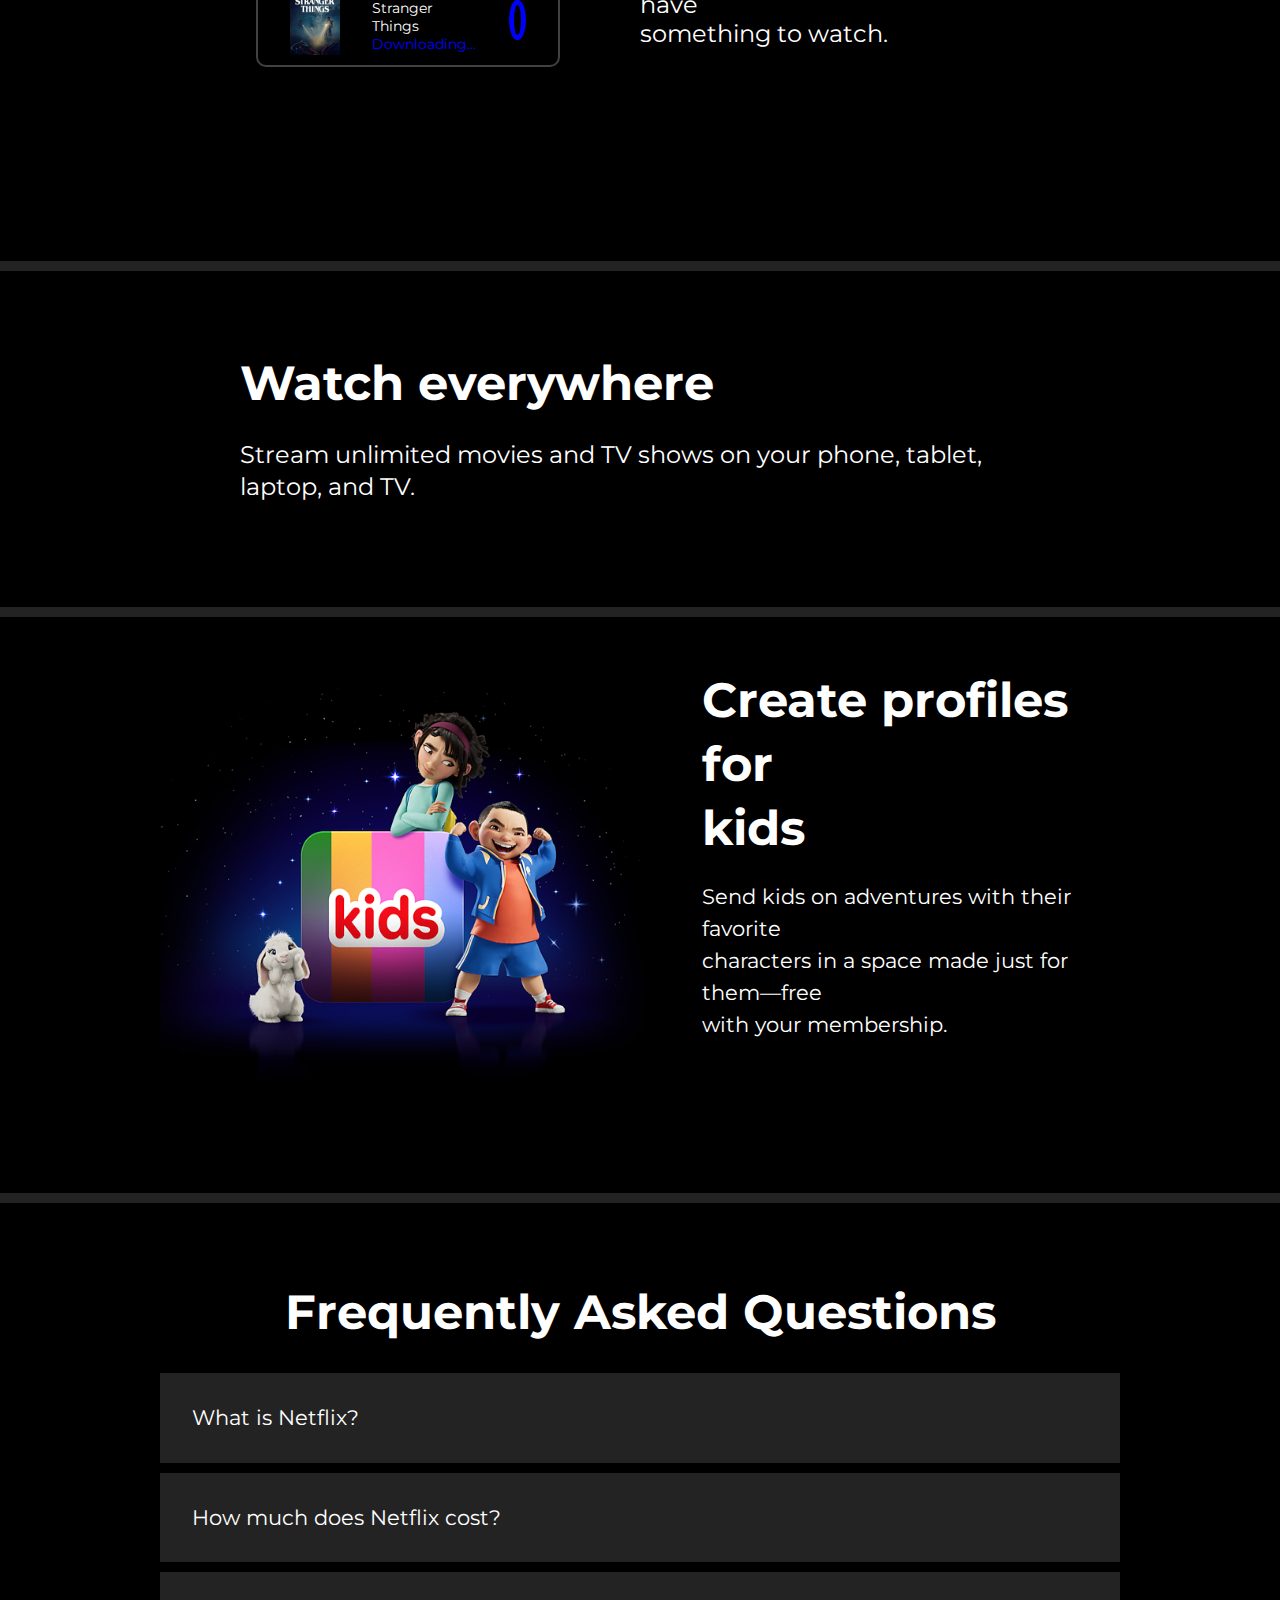
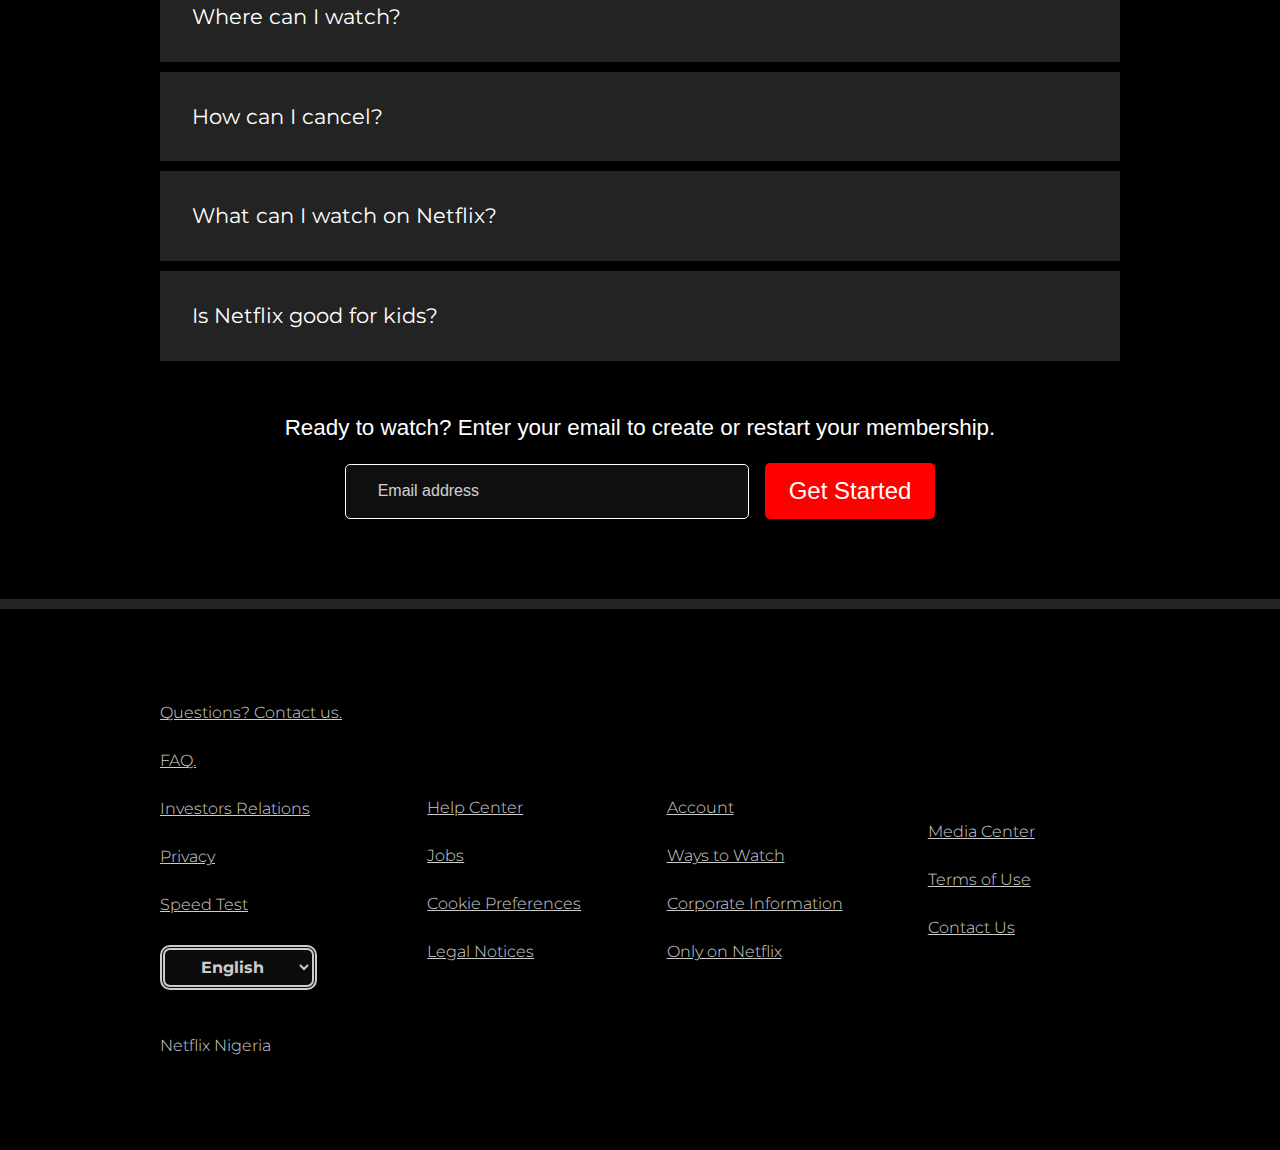
==== commit 9795d909: "minor changes" ====
--- a/index.html
+++ b/index.html
@@ -36,7 +36,7 @@
                     <div class="section-one">
                         <h1>Unlimited Movies, TV shows, and more</h1>
                         <p>Watch anywhere. Cancel anytime.</p>
-                        <p>Ready to watch? Enter your email<br class="breaky"> to create or restart your <br class="breaky">membership.</p>
+                        <p>Ready to watch? Enter your email<br class="breaky show"> to create or restart your <br class="breaky show">membership.</p>
                         <div class="buttons">
                             <form>
                                 <label for="email">
@@ -84,7 +84,7 @@
     <section>
         <div class="section-four two">
             <h1>Watch everywhere</h1>
-            <p>Stream unlimited movies and TV<br class="break"> shows on your phone, tablet, laptop,<br class="break"> and TV.</p>
+            <p>Stream unlimited movies and TV<br class="break breaky"> shows on your phone, tablet, laptop,<br class="break breaky"> and TV.</p>
         </div>
     </section>
     <section>
@@ -125,7 +125,7 @@
                 <p class="p-p">Is Netflix good for kids?</p>
                 <i class="fa-regular fa-plus plus"></i>
             </div>
-            <p class="p-two">Ready to watch? Enter your email to create or restart your membership.</p>
+            <p class="p-two">Ready to watch? Enter your email<br class="breakie"> to create or restart your<br class="breakie"> membership.</p>
             <div class="buttons">
                 <form>
                     <label for="email">
--- a/style.css
+++ b/style.css
@@ -44,7 +44,7 @@
     left: 0;
     width: 100%;
     height: 100%;
-    background-color: rgba(0, 0, 0, 0.8);
+    background-color: rgba(0, 0, 0, 0.75);
 }
 
 .container h1 {
@@ -444,6 +444,9 @@
     display: none;
 }
 
+.breakie {
+    display: none;
+}
 
 
 
@@ -451,6 +454,10 @@
 
 @media (max-width: 575.98px) {
 
+
+    body {
+        font-family: sans-serif !important;
+    }
     .container {
         padding: 0rem 2rem 3rem 2rem;
 
@@ -465,7 +472,7 @@
     }
 
     .container h1 {
-        font-size: 6.3vw;
+        font-size: 7vw;
         font-weight: 600 !important;
         color: white;
         /* text-align: center; */
@@ -696,7 +703,7 @@
     }
 
     .p-p {
-        font-size: 2vw;
+        font-size: 4.5vw;
         font-family: "Montserrat", sans-serif;
         line-height: 2vh;
     }
@@ -744,10 +751,12 @@
 
 
     .link {
-        color: gray !important;
+        color: #ccc !important;
         font-weight: 200;
+        opacity: 50%;
         font-size: 4vw;
         line-height: 5vh;
+        font-family: sans-serif;
     }
 
 
@@ -770,6 +779,9 @@
         margin-bottom: 2rem;
 
     }
+    .breakie {
+        display: block;
+    }
 
     .large-screen {
         display: none;
@@ -1028,7 +1040,7 @@
     }
 
     .p-p {
-        font-size: 2vw;
+        font-size: 4vw;
         font-family: "Montserrat", sans-serif;
         line-height: 2vh;
     }
@@ -1167,11 +1179,11 @@
     }
 
     .button-two {
-        padding: 8px 1.3rem;
+        padding: 1.15rem 2rem;
     }
 
     .get-started {
-        font-size: 1.5vw;
+        font-size: 2vw;
     }
 
     .break {
@@ -1244,7 +1256,7 @@
     }
 
     .section-four {
-        padding: 2rem 2rem 2rem 1rem;
+        padding: 2rem 2rem 2rem 0;
     }
 
     .section-four h1 {
@@ -1282,13 +1294,19 @@
         background-color: black;
         position: absolute;
         z-index: 1;
-        top: 12rem;
+        top: 14rem;
         border-radius: 10px;
-        left: 4.5rem;
+        left: 4rem;
         padding: 10px 2rem;
         border: 2px solid #414141;
     }
 
+    .breaky {
+        display: block;
+    }
+    .show {
+        display: none;
+    }
     .cont-net p {
         font-size: 1.5vw;
     }
@@ -1318,15 +1336,31 @@
 
     .two {
         display: block;
-        padding: 5rem 10rem;
+        padding: 5rem;
         line-height: 2rem;
     }
 
+    .two h1 {
+        font-size: 8vw;
+    }
+
+    /* .show {
+        display: none;
+    } */
     .p-p {
-        font-size: 1.3rem;
+        font-size: 3vw;
         font-family: "Montserrat", sans-serif;
         line-height: 2rem;
     }
+    .section-five {
+        padding-left:  2rem;
+        padding-right: 2rem;
+    }
+    
+    .last {
+        padding-left: 2rem;
+        padding-right: 2rem;
+    }
 
 }
 
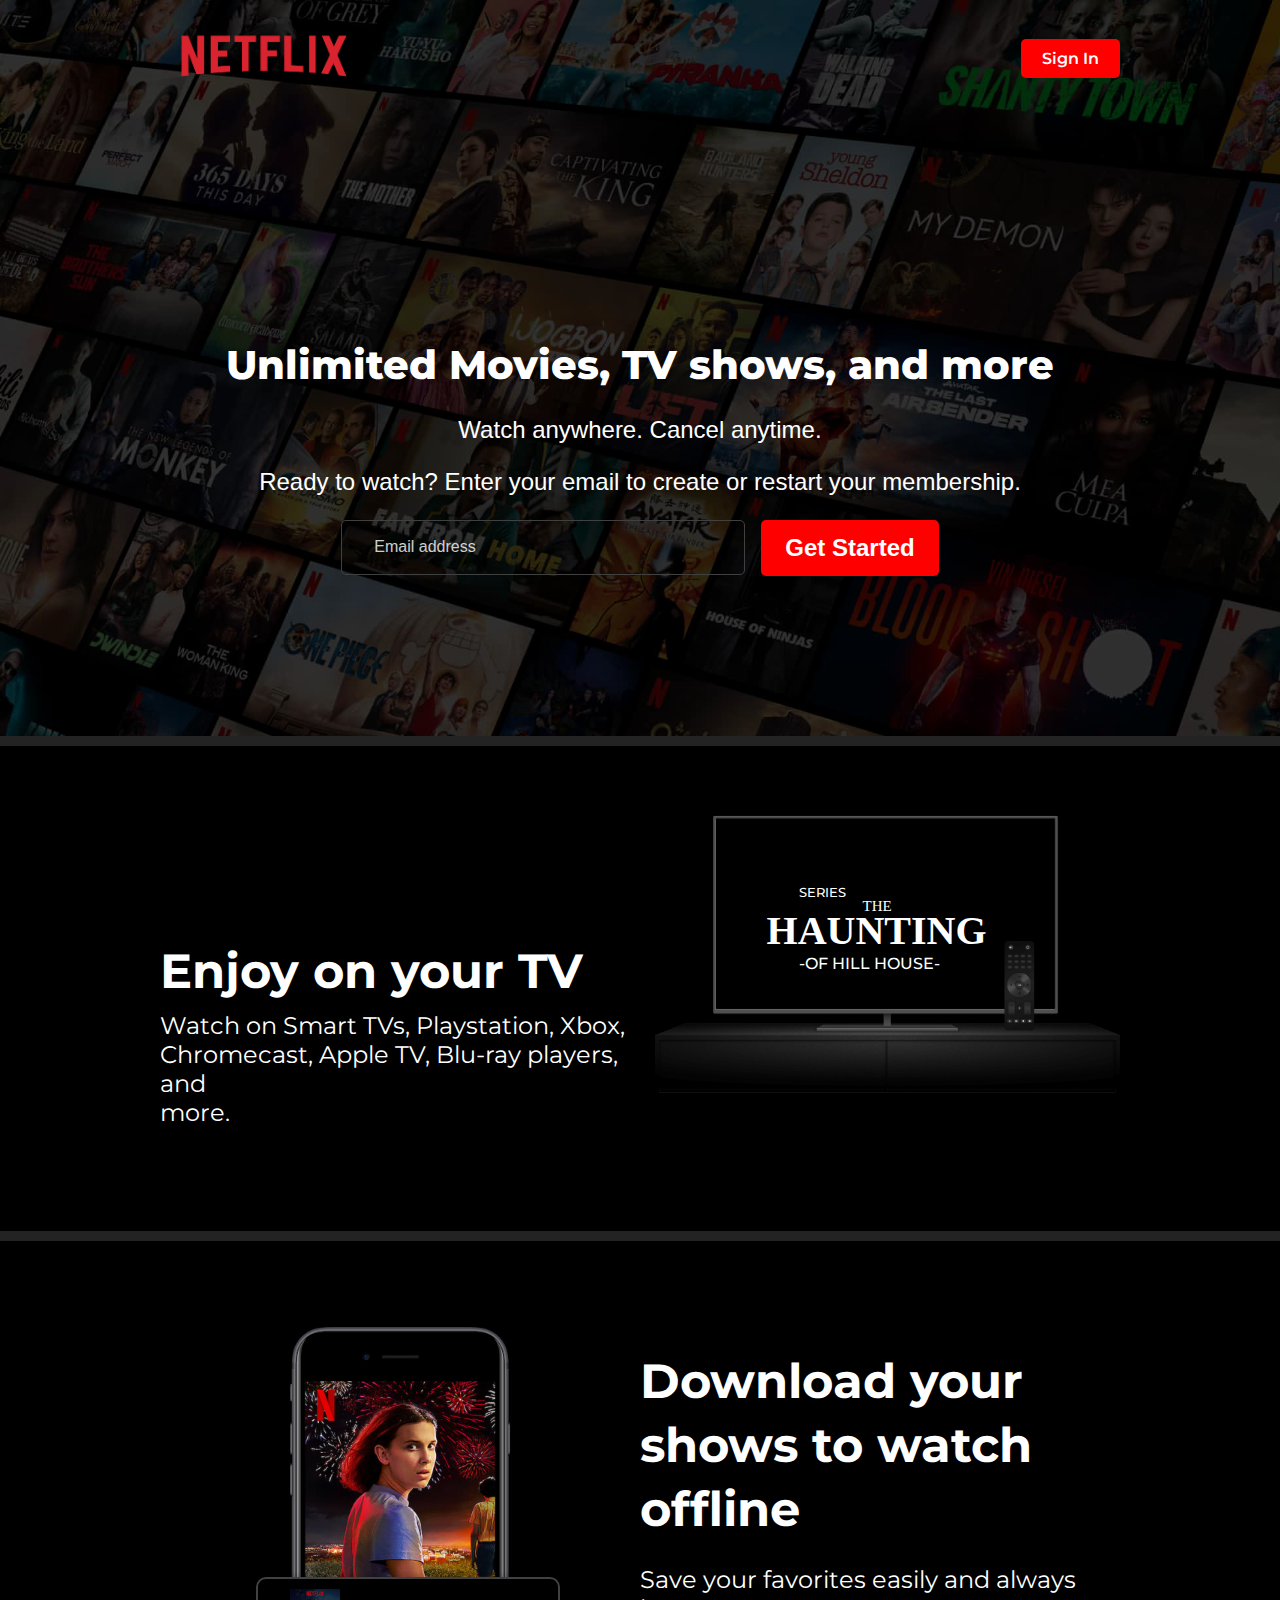
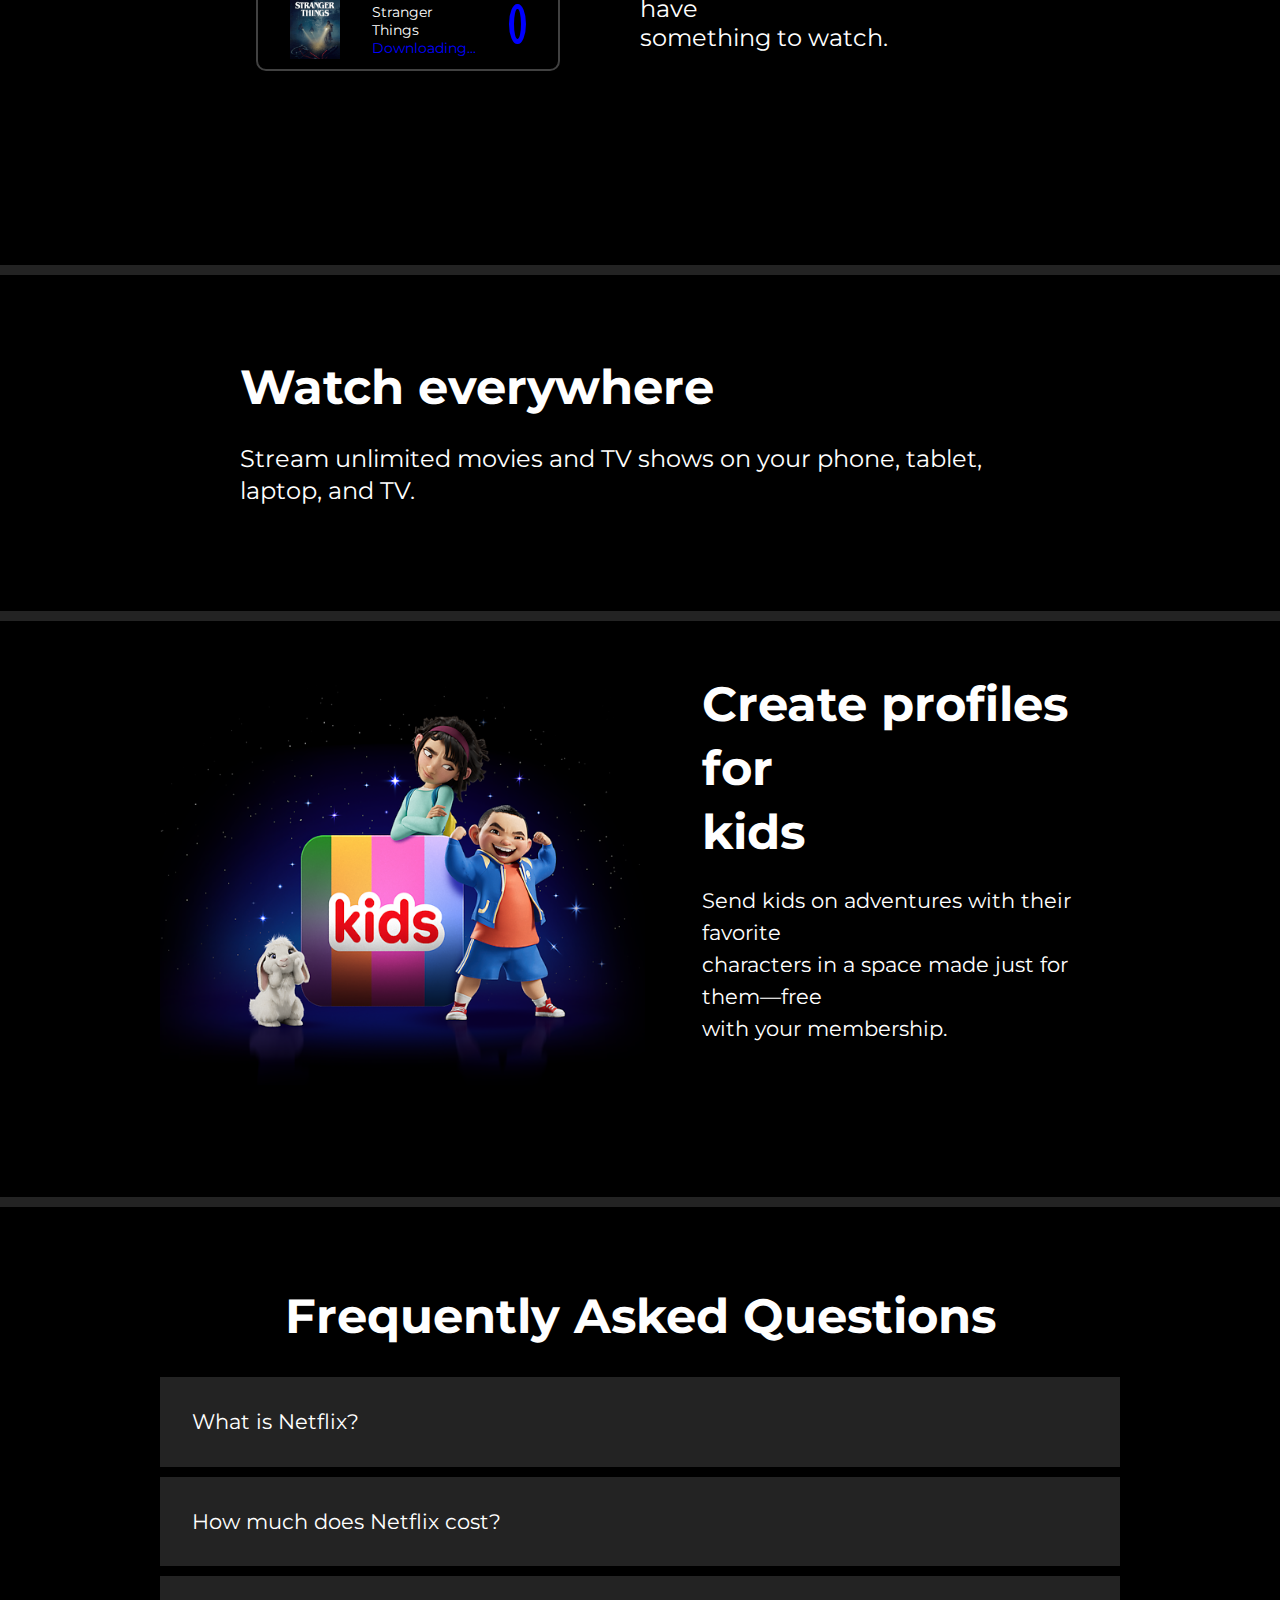
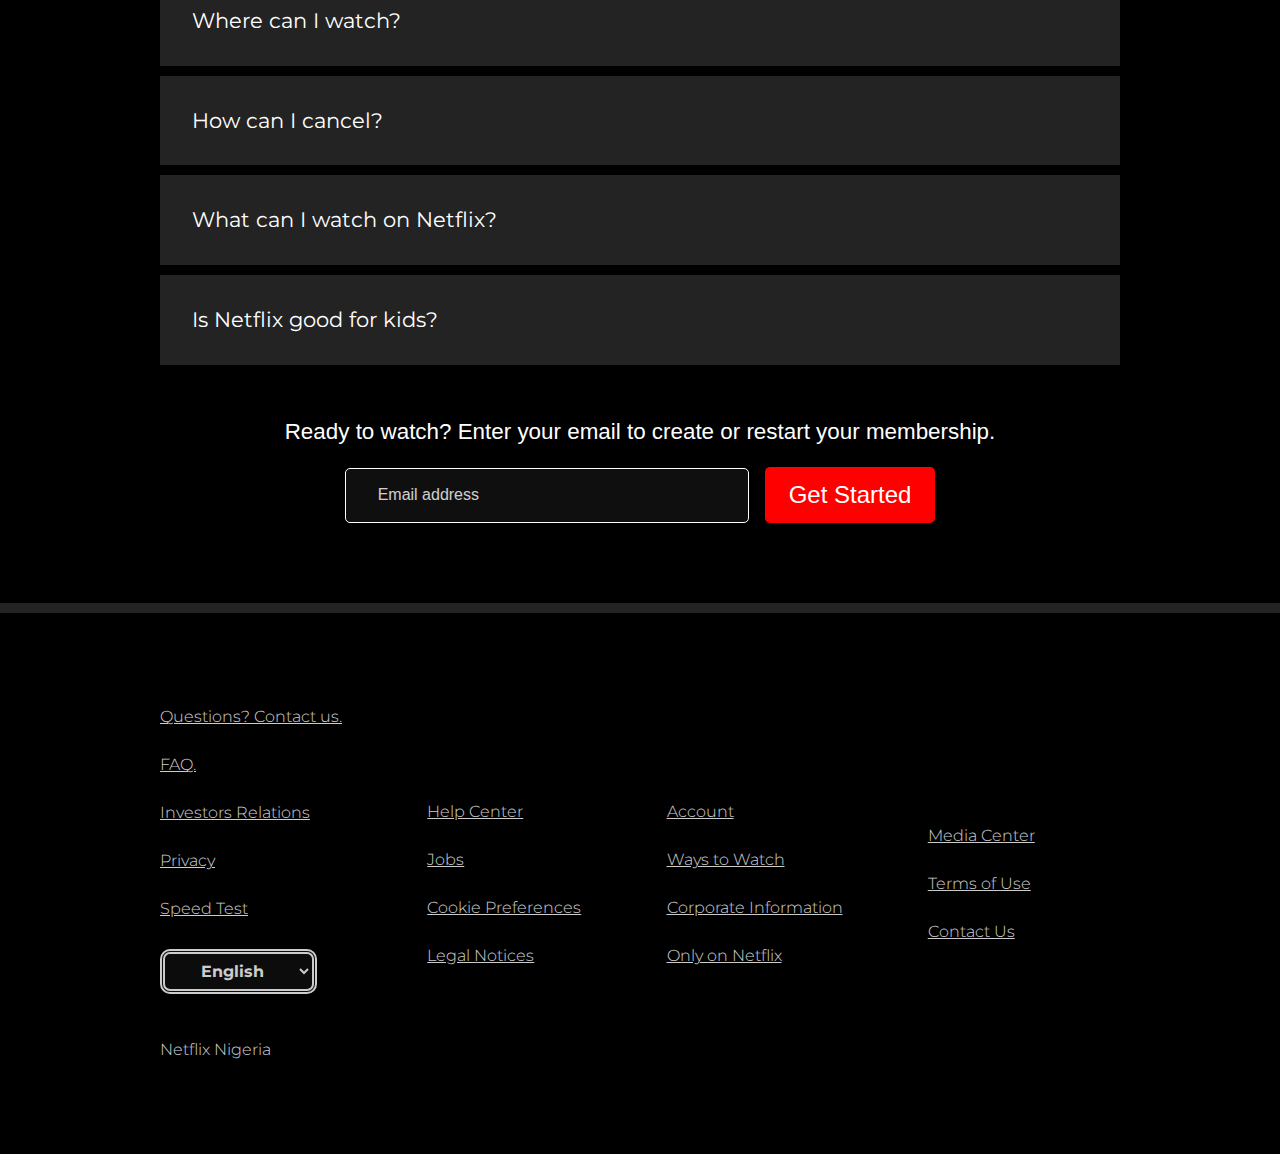
==== commit 333e02ca: "minor changes" ====
--- a/index.html
+++ b/index.html
@@ -30,8 +30,8 @@
             <div class="bg-img">
                 <div class="container">
                     <div class="nav-bar">
-                        <img src="imgnet/Netflix_Logo_PMS.png" class="logo" />
-                        <div class="button-one"><a href="sign in" target="_blank" class="sign">Sign In</a></div>
+                        <a href="index.html"><img src="imgnet/Netflix_Logo_PMS.png" class="logo" /></a>
+                        <div class="button-one"><a href="sign in.html" target="_blank" class="sign">Sign In</a></div>
                     </div>
                     <div class="section-one">
                         <h1>Unlimited Movies, TV shows, and more</h1>
--- a/style.css
+++ b/style.css
@@ -71,11 +71,15 @@
     padding-top: 1rem;
     /* background-color: aqua; */
 }
+.nav-bar a {
+    z-index: 1;
+}
 
 .logo {
     width: 13rem;
     height: 5rem;
     z-index: 1;
+    cursor: pointer;
 }
 
 .button-one {
